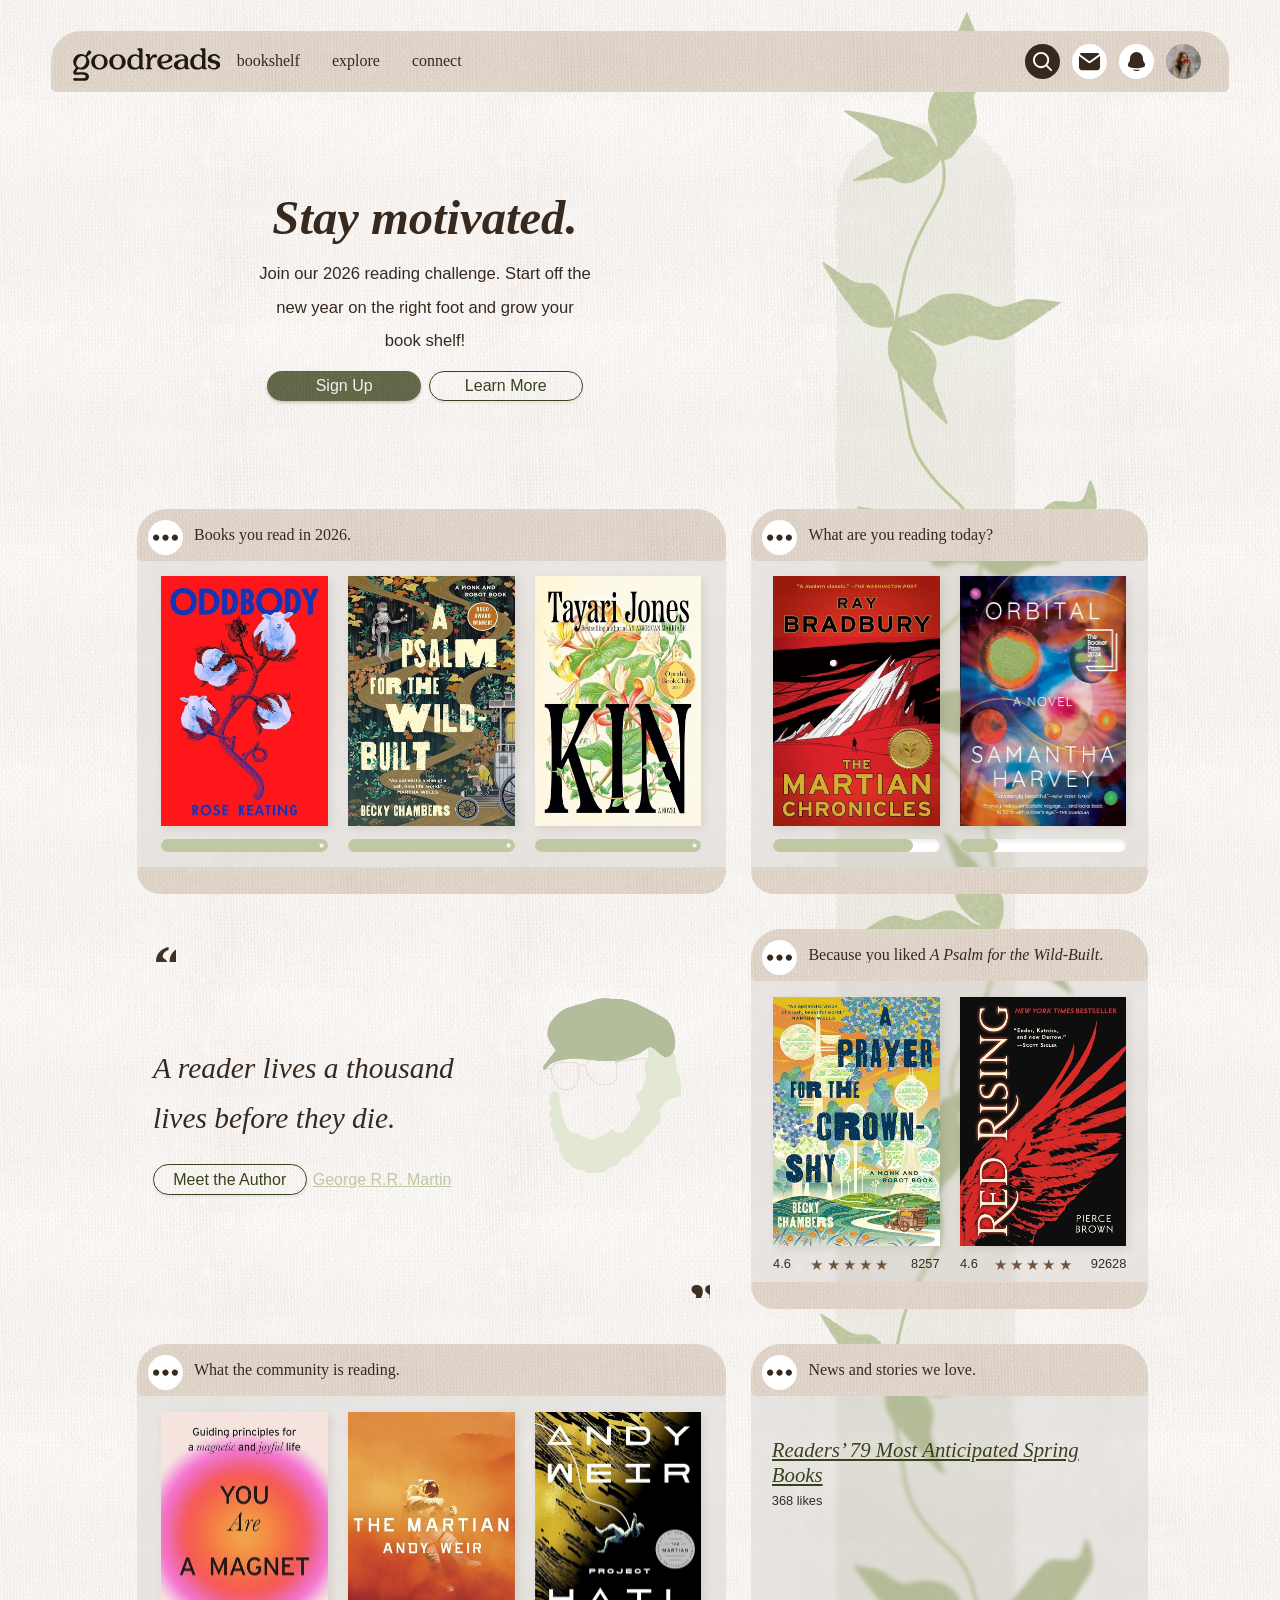
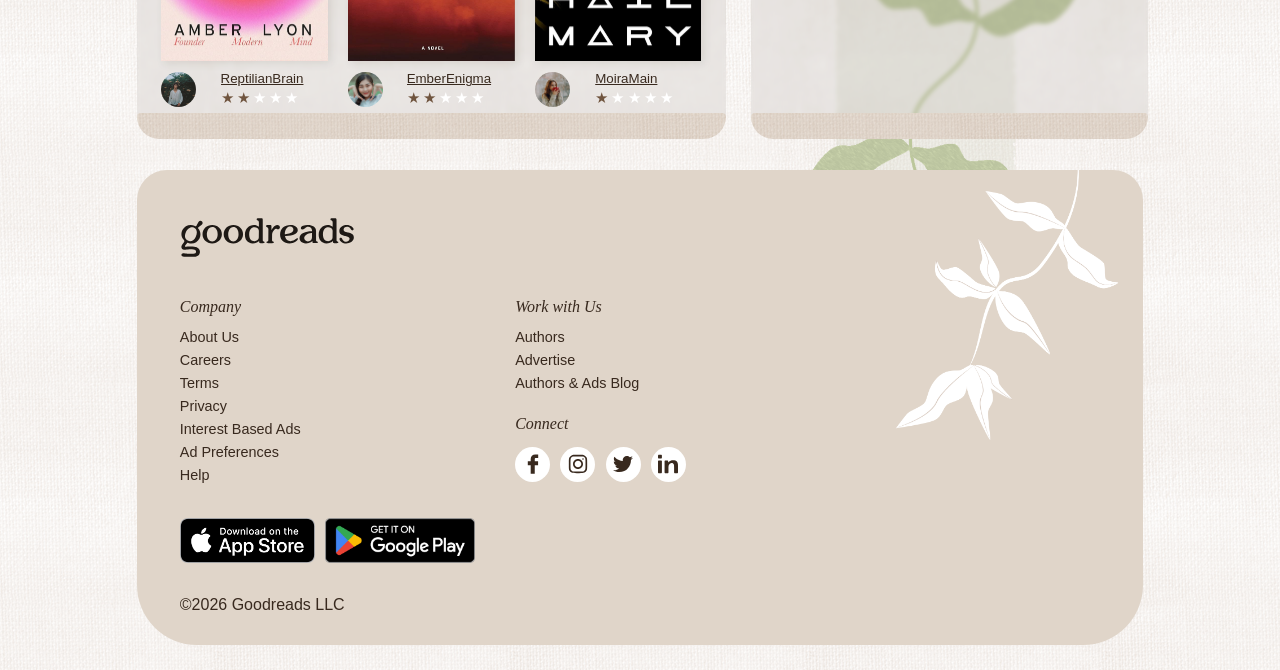
==== index.html @ 8080f0d2 "get rid of explicit shelves width" ====
<!DOCTYPE html>
<html lang="en">
  <head>
    <meta charset="UTF-8" />
    <meta name="viewport" content="width=device-width, initial-scale=1.0" />
    <title>Goodreads | Meet your next favorite book</title>
    <meta
      name="description"
      content="Find and read more books you'll love, and keep track of the books you want to read. Be part of the world's largest community of book lovers on Goodreads."
    />
    <!-- FIXME cannonical link -->
    <!-- style sheets -->
    <link rel="stylesheet" href="https://use.typekit.net/nfh7kog.css" />
    <link rel="stylesheet" href="styles.css" />
    <!-- social media tags -->
  </head>
  <body>
    <!-- FIXME skip links -->

    <img class="body-bg-img" src="images/vine-bg.png" alt="vine" />

    <header>
      <h1 class="hide">Goodreads</h1>
      <div class="arch nav">
        <div class="l">
          <a href="index.html" class="logo">
            <img
              src="images/logo.svg"
              alt="logo, link to homepage"
              class="sm-logo"
            />
          </a>
          <nav>
            <ul>
              <li><a href="#">Bookshelf</a></li>
              <li><a href="#">Explore</a></li>
              <li><a href="#">Connect</a></li>
            </ul>
          </nav>
        </div>
        <div class="r">
          <ul>
            <li>
              <button class="icon dk" aria-label="search">
                <svg viewBox="0 0 24 24">
                  <path
                    d="M15.7955 15.8111L21 21M18 10.5C18 14.6421 14.6421 18 10.5 18C6.35786 18 3 14.6421 3 10.5C3 6.35786 6.35786 3 10.5 3C14.6421 3 18 6.35786 18 10.5Z"
                    stroke="currentColor"
                    stroke-width="2"
                    stroke-linecap="round"
                    stroke-linejoin="round"
                  />
                </svg>
              </button>
            </li>
            <li>
              <button class="icon" aria-label="messages">
                <svg viewBox="0 0 24 24">
                  <path
                    d="M1.60175 4.20114C2.14997 3.47258 3.02158 3 4 3H20C20.9784 3 21.85 3.47258 22.3982 4.20113L12 11.7635L1.60175 4.20114Z"
                    fill="currentColor"
                  />
                  <path
                    d="M1 6.2365V18C1 19.6523 2.34772 21 4 21H20C21.6523 21 23 19.6523 23 18V6.23649L13.1763 13.381C12.475 13.891 11.525 13.891 10.8237 13.381L1 6.2365Z"
                    fill="currentColor"
                  />
                </svg>
              </button>
            </li>
            <li>
              <button class="icon" aria-label="notifications">
                <svg viewBox="0 0 24 24">
                  <path
                    d="M8.35179 20.2418C9.19288 21.311 10.5142 22 12 22C13.4858 22 14.8071 21.311 15.6482 20.2418C13.2264 20.57 10.7736 20.57 8.35179 20.2418Z"
                    fill="currentColor"
                  />
                  <path
                    d="M18.7491 9V9.7041C18.7491 10.5491 18.9903 11.3752 19.4422 12.0782L20.5496 13.8012C21.5612 15.3749 20.789 17.5139 19.0296 18.0116C14.4273 19.3134 9.57274 19.3134 4.97036 18.0116C3.21105 17.5139 2.43882 15.3749 3.45036 13.8012L4.5578 12.0782C5.00972 11.3752 5.25087 10.5491 5.25087 9.7041V9C5.25087 5.13401 8.27256 2 12 2C15.7274 2 18.7491 5.13401 18.7491 9Z"
                    fill="currentColor"
                  />
                </svg>
              </button>
            </li>
            <li>
              <button aria-label="my profile" class="icon profile">
                <img src="images/user.jpg" alt="user" />
              </button>
            </li>
          </ul>
        </div>
      </div>
    </header>

    <main>
      <section id="hero">
        <p class="h">Stay motivated.</p>
        <p class="sb">
          Join our 2026 reading challenge. Start off the new year on the right
          foot and grow your book shelf!
        </p>
        <div class="btns">
          <button class="primary">Sign Up</button>
          <button class="secondary">Learn More</button>
        </div>
      </section>
      <div id="modules">
        <section class="shelf l" id="prev-read">
          <div class="arch">
            <a
              href="#"
              class="eye icon"
              aria-label="previously read books shelf"
              ><svg
                viewBox="0 0 16 16"
                fill="none"
                xmlns="http://www.w3.org/2000/svg"
              >
                <path
                  d="M4 8C4 9.10457 3.10457 10 2 10C0.895431 10 0 9.10457 0 8C0 6.89543 0.895431 6 2 6C3.10457 6 4 6.89543 4 8Z"
                  fill="currentColor"
                />
                <path
                  d="M10 8C10 9.10457 9.10457 10 8 10C6.89543 10 6 9.10457 6 8C6 6.89543 6.89543 6 8 6C9.10457 6 10 6.89543 10 8Z"
                  fill="currentColor"
                />
                <path
                  d="M14 10C15.1046 10 16 9.10457 16 8C16 6.89543 15.1046 6 14 6C12.8954 6 12 6.89543 12 8C12 9.10457 12.8954 10 14 10Z"
                  fill="currentColor"
                />
              </svg>
            </a>
            <h2>Books you read in <span class="year">2026</span>.</h2>
          </div>
          <div class="books"></div>
          <div class="border"></div>
        </section>
        <section class="shelf r" id="curr-read">
          <div class="arch">
            <a
              class="eye icon"
              href="#"
              aria-label="currently reading book shelf"
              ><svg
                viewBox="0 0 16 16"
                fill="none"
                xmlns="http://www.w3.org/2000/svg"
              >
                <path
                  d="M4 8C4 9.10457 3.10457 10 2 10C0.895431 10 0 9.10457 0 8C0 6.89543 0.895431 6 2 6C3.10457 6 4 6.89543 4 8Z"
                  fill="currentColor"
                />
                <path
                  d="M10 8C10 9.10457 9.10457 10 8 10C6.89543 10 6 9.10457 6 8C6 6.89543 6.89543 6 8 6C9.10457 6 10 6.89543 10 8Z"
                  fill="currentColor"
                />
                <path
                  d="M14 10C15.1046 10 16 9.10457 16 8C16 6.89543 15.1046 6 14 6C12.8954 6 12 6.89543 12 8C12 9.10457 12.8954 10 14 10Z"
                  fill="currentColor"
                />
              </svg>
            </a>
            <h2>What are you reading<span class="overflow"> today</span>?</h2>
          </div>
          <div class="books"></div>
          <div class="border"></div>
        </section>
        <section id="qt">
          <img class="q" src="images/l-q.svg" alt="" />
          <blockquote>
            A reader lives a thousand<br />
            lives before they die.
          </blockquote>
          <div class="btns">
            <button class="secondary">Meet the Author</button>
            <button class="tertiary">George R.R. Martin</button>
          </div>
          <img class="author" src="images/george.png" alt="" />
          <img class="q" src="images/r-q.svg" alt="" />
        </section>
        <section class="shelf r" id="suggested">
          <div class="arch">
            <a class="eye icon" href="#" aria-label=""
              ><svg
                viewBox="0 0 16 16"
                fill="none"
                xmlns="http://www.w3.org/2000/svg"
              >
                <path
                  d="M4 8C4 9.10457 3.10457 10 2 10C0.895431 10 0 9.10457 0 8C0 6.89543 0.895431 6 2 6C3.10457 6 4 6.89543 4 8Z"
                  fill="currentColor"
                />
                <path
                  d="M10 8C10 9.10457 9.10457 10 8 10C6.89543 10 6 9.10457 6 8C6 6.89543 6.89543 6 8 6C9.10457 6 10 6.89543 10 8Z"
                  fill="currentColor"
                />
                <path
                  d="M14 10C15.1046 10 16 9.10457 16 8C16 6.89543 15.1046 6 14 6C12.8954 6 12 6.89543 12 8C12 9.10457 12.8954 10 14 10Z"
                  fill="currentColor"
                />
              </svg>
            </a>
            <h2>Because you liked <span class="similar-to"></span>.</h2>
          </div>
          <div class="books"></div>
          <div class="border"></div>
        </section>
        <section class="shelf l" id="community">
          <div class="arch">
            <a href="#" class="eye icon" aria-label="community reads">
              <svg
                viewBox="0 0 16 16"
                fill="none"
                xmlns="http://www.w3.org/2000/svg"
              >
                <path
                  d="M4 8C4 9.10457 3.10457 10 2 10C0.895431 10 0 9.10457 0 8C0 6.89543 0.895431 6 2 6C3.10457 6 4 6.89543 4 8Z"
                  fill="currentColor"
                />
                <path
                  d="M10 8C10 9.10457 9.10457 10 8 10C6.89543 10 6 9.10457 6 8C6 6.89543 6.89543 6 8 6C9.10457 6 10 6.89543 10 8Z"
                  fill="currentColor"
                />
                <path
                  d="M14 10C15.1046 10 16 9.10457 16 8C16 6.89543 15.1046 6 14 6C12.8954 6 12 6.89543 12 8C12 9.10457 12.8954 10 14 10Z"
                  fill="currentColor"
                />
              </svg>
            </a>
            <h2>What the community is reading.</h2>
          </div>
          <div class="books"></div>
          <div class="border"></div>
        </section>
        <section class="news shelf r">
          <div class="arch">
            <a href="#" class="eye icon" aria-label="news and stories">
              <svg
                viewBox="0 0 16 16"
                fill="none"
                xmlns="http://www.w3.org/2000/svg"
              >
                <path
                  d="M4 8C4 9.10457 3.10457 10 2 10C0.895431 10 0 9.10457 0 8C0 6.89543 0.895431 6 2 6C3.10457 6 4 6.89543 4 8Z"
                  fill="currentColor"
                />
                <path
                  d="M10 8C10 9.10457 9.10457 10 8 10C6.89543 10 6 9.10457 6 8C6 6.89543 6.89543 6 8 6C9.10457 6 10 6.89543 10 8Z"
                  fill="currentColor"
                />
                <path
                  d="M14 10C15.1046 10 16 9.10457 16 8C16 6.89543 15.1046 6 14 6C12.8954 6 12 6.89543 12 8C12 9.10457 12.8954 10 14 10Z"
                  fill="currentColor"
                />
              </svg>
            </a>
            <h2>News and stories<span class="overflow"> we love</span>.</h2>
          </div>
          <div class="overlay">
            <div class="banner">
              <img
                src="https://images.gr-assets.com/blogs/1771612745p8/3078.jpg"
                alt=""
              />
            </div>

            <a class="title" href="#"
              >Readers’ 79 Most Anticipated Spring Books</a
            >
            <p class="stats">368 likes</p>
            <p class="description">
              A curated list of 79 book recommendations perfect for spring
              reading, spanning a variety of genres and moods.
            </p>
          </div>
          <div class="border"></div>
        </section>
      </div>
    </main>
    <footer>
      <h2 class="hide">Secondary navigation</h2>
      <img src="images/logo.svg" alt="goodreads logo" class="lg-logo" />

      <div class="nav2 general">
        <h3>Company</h3>
        <ul>
          <li>
            <a href="#">About Us</a>
          </li>
          <li>
            <a href="#">Careers</a>
          </li>
          <li>
            <a href="#">Terms</a>
          </li>
          <li>
            <a href="#">Privacy</a>
          </li>
          <li>
            <a href="#">Interest Based Ads</a>
          </li>
          <li>
            <a href="#">Ad Preferences</a>
          </li>
          <li>
            <a href="#">Help</a>
          </li>
        </ul>
      </div>
      <div class="nav2 business">
        <h3>Work with Us</h3>
        <ul>
          <li>
            <a href="#">Authors</a>
          </li>
          <li>
            <a href="#">Advertise</a>
          </li>
          <li>
            <a href="#">Authors & Ads Blog</a>
          </li>
        </ul>
      </div>
      <div class="nav2 socials">
        <h3>Connect</h3>
        <ul>
          <li>
            <a href="#" aria-label="facebook" class="icon fb"
              ><svg viewBox="0 0 32 32" xmlns="http://www.w3.org/2000/svg">
                <path
                  fill="currentColor"
                  d="M21.95 5.005l-3.306-.004c-3.206 0-5.277 2.124-5.277 5.415v2.495H10.05v4.515h3.317l-.004 9.575h4.641l.004-9.575h3.806l-.003-4.514h-3.803v-2.117c0-1.018.241-1.533 1.566-1.533l2.366-.001.01-4.256z"
                /></svg
            ></a>
          </li>
          <li>
            <a href="#" aria-label="instagram" class="icon instagram">
              <svg
                viewBox="0 0 24 24"
                fill="none"
                xmlns="http://www.w3.org/2000/svg"
              >
                <path
                  fill-rule="evenodd"
                  clip-rule="evenodd"
                  d="M12 18C15.3137 18 18 15.3137 18 12C18 8.68629 15.3137 6 12 6C8.68629 6 6 8.68629 6 12C6 15.3137 8.68629 18 12 18ZM12 16C14.2091 16 16 14.2091 16 12C16 9.79086 14.2091 8 12 8C9.79086 8 8 9.79086 8 12C8 14.2091 9.79086 16 12 16Z"
                  fill="currentColor"
                />
                <path
                  d="M18 5C17.4477 5 17 5.44772 17 6C17 6.55228 17.4477 7 18 7C18.5523 7 19 6.55228 19 6C19 5.44772 18.5523 5 18 5Z"
                  fill="currentColor"
                />
                <path
                  fill-rule="evenodd"
                  clip-rule="evenodd"
                  d="M1.65396 4.27606C1 5.55953 1 7.23969 1 10.6V13.4C1 16.7603 1 18.4405 1.65396 19.7239C2.2292 20.8529 3.14708 21.7708 4.27606 22.346C5.55953 23 7.23969 23 10.6 23H13.4C16.7603 23 18.4405 23 19.7239 22.346C20.8529 21.7708 21.7708 20.8529 22.346 19.7239C23 18.4405 23 16.7603 23 13.4V10.6C23 7.23969 23 5.55953 22.346 4.27606C21.7708 3.14708 20.8529 2.2292 19.7239 1.65396C18.4405 1 16.7603 1 13.4 1H10.6C7.23969 1 5.55953 1 4.27606 1.65396C3.14708 2.2292 2.2292 3.14708 1.65396 4.27606ZM13.4 3H10.6C8.88684 3 7.72225 3.00156 6.82208 3.0751C5.94524 3.14674 5.49684 3.27659 5.18404 3.43597C4.43139 3.81947 3.81947 4.43139 3.43597 5.18404C3.27659 5.49684 3.14674 5.94524 3.0751 6.82208C3.00156 7.72225 3 8.88684 3 10.6V13.4C3 15.1132 3.00156 16.2777 3.0751 17.1779C3.14674 18.0548 3.27659 18.5032 3.43597 18.816C3.81947 19.5686 4.43139 20.1805 5.18404 20.564C5.49684 20.7234 5.94524 20.8533 6.82208 20.9249C7.72225 20.9984 8.88684 21 10.6 21H13.4C15.1132 21 16.2777 20.9984 17.1779 20.9249C18.0548 20.8533 18.5032 20.7234 18.816 20.564C19.5686 20.1805 20.1805 19.5686 20.564 18.816C20.7234 18.5032 20.8533 18.0548 20.9249 17.1779C20.9984 16.2777 21 15.1132 21 13.4V10.6C21 8.88684 20.9984 7.72225 20.9249 6.82208C20.8533 5.94524 20.7234 5.49684 20.564 5.18404C20.1805 4.43139 19.5686 3.81947 18.816 3.43597C18.5032 3.27659 18.0548 3.14674 17.1779 3.0751C16.2777 3.00156 15.1132 3 13.4 3Z"
                  fill="currentColor"
                />
              </svg>
            </a>
          </li>
          <li>
            <a href="#" aria-label="x" class="icon x">
              <svg
                version="1.1"
                xmlns="http://www.w3.org/2000/svg"
                xmlns:xlink="http://www.w3.org/1999/xlink"
                viewBox="0 0 512 512"
                xml:space="preserve"
              >
                <g id="7935ec95c421cee6d86eb22ecd12f847">
                  <path
                    fill="currentColor"
                    style="display: inline"
                    d="M459.186,151.787c0.203,4.501,0.305,9.023,0.305,13.565
            c0,138.542-105.461,298.285-298.274,298.285c-59.209,0-114.322-17.357-160.716-47.104c8.212,0.973,16.546,1.47,25.012,1.47
            c49.121,0,94.318-16.759,130.209-44.884c-45.887-0.841-84.596-31.154-97.938-72.804c6.408,1.227,12.968,1.886,19.73,1.886
            c9.55,0,18.816-1.287,27.617-3.68c-47.955-9.633-84.1-52.001-84.1-102.795c0-0.446,0-0.882,0.011-1.318
            c14.133,7.847,30.294,12.562,47.488,13.109c-28.134-18.796-46.637-50.885-46.637-87.262c0-19.212,5.16-37.218,14.193-52.7
            c51.707,63.426,128.941,105.156,216.072,109.536c-1.784-7.675-2.718-15.674-2.718-23.896c0-57.891,46.941-104.832,104.832-104.832
            c30.173,0,57.404,12.734,76.525,33.102c23.887-4.694,46.313-13.423,66.569-25.438c-7.827,24.485-24.434,45.025-46.089,58.002
            c21.209-2.535,41.426-8.171,60.222-16.505C497.448,118.542,479.666,137.004,459.186,151.787z"
                  ></path>
                </g>
              </svg>
            </a>
          </li>
          <li>
            <a href="#" aria-label="linkedin" class="icon linkedin">
              <svg
                xmlns="http://www.w3.org/2000/svg"
                xmlns:xlink="http://www.w3.org/1999/xlink"
                viewBox="0 0 552.77 552.77"
                xml:space="preserve"
              >
                <g>
                  <g>
                    <path
                      fill="currentColor"
                      d="M17.95,528.854h71.861c9.914,0,17.95-8.037,17.95-17.951V196.8c0-9.915-8.036-17.95-17.95-17.95H17.95
       C8.035,178.85,0,186.885,0,196.8v314.103C0,520.816,8.035,528.854,17.95,528.854z"
                    />
                    <path
                      fill="currentColor"
                      d="M17.95,123.629h71.861c9.914,0,17.95-8.036,17.95-17.95V41.866c0-9.914-8.036-17.95-17.95-17.95H17.95
       C8.035,23.916,0,31.952,0,41.866v63.813C0,115.593,8.035,123.629,17.95,123.629z"
                    />
                    <path
                      fill="currentColor"
                      d="M525.732,215.282c-10.098-13.292-24.988-24.223-44.676-32.791c-19.688-8.562-41.42-12.846-65.197-12.846
       c-48.268,0-89.168,18.421-122.699,55.27c-6.672,7.332-11.523,5.729-11.523-4.186V196.8c0-9.915-8.037-17.95-17.951-17.95h-64.192
       c-9.915,0-17.95,8.035-17.95,17.95v314.103c0,9.914,8.036,17.951,17.95,17.951h71.861c9.915,0,17.95-8.037,17.95-17.951V401.666
       c0-45.508,2.748-76.701,8.244-93.574c5.494-16.873,15.66-30.422,30.488-40.649c14.83-10.227,31.574-15.343,50.24-15.343
       c14.572,0,27.037,3.58,37.393,10.741c10.355,7.16,17.834,17.19,22.436,30.104c4.604,12.912,6.904,41.354,6.904,85.33v132.627
       c0,9.914,8.035,17.951,17.949,17.951h71.861c9.914,0,17.949-8.037,17.949-17.951V333.02c0-31.445-1.982-55.607-5.941-72.48
       S535.836,228.581,525.732,215.282z"
                    />
                  </g>
                </g>
              </svg>
            </a>
          </li>
        </ul>
      </div>

      <section id="app-links">
        <a href="#">
          <img
            class="apple"
            src="images/appstore.png"
            alt="download on app store"
          />
        </a>
        <a href="#" aria-label="download on google play">
          <img
            class="google"
            src="images/googleplay.png"
            alt="download on google play"
          />
        </a>
      </section>
      <small>©2026 Goodreads LLC</small>
    </footer>
    <script src="javascript/home.js" async></script>
    <!-- <script src="javascript/test.js" defer></script> -->
  </body>
</html>
---- styles.css ----
/* - - - resets ---------- RESETS ------------ - - - - - - */
/* http://meyerweb.com/eric/tools/css/reset/ 
   v2.0 | 20110126
   License: none (public domain)
*/

html,
body,
div,
span,
applet,
object,
iframe,
h1,
h2,
h3,
h4,
h5,
h6,
p,
blockquote,
pre,
a,
abbr,
acronym,
address,
big,
cite,
code,
del,
dfn,
em,
img,
ins,
kbd,
q,
s,
samp,
small,
strike,
strong,
sub,
sup,
tt,
var,
b,
u,
i,
center,
dl,
dt,
dd,
ol,
ul,
li,
fieldset,
form,
label,
legend,
table,
caption,
tbody,
tfoot,
thead,
tr,
th,
td,
article,
aside,
canvas,
details,
embed,
figure,
figcaption,
footer,
header,
hgroup,
menu,
nav,
output,
ruby,
section,
summary,
time,
mark,
audio,
video {
  margin: 0;
  padding: 0;
  border: 0;
  font-size: 100%;
  font: inherit;
  vertical-align: baseline;
}
/* HTML5 display-role reset for older browsers */
article,
aside,
details,
figcaption,
figure,
footer,
header,
hgroup,
menu,
nav,
section {
  display: block;
}
body {
  line-height: 1;
}
ol,
ul {
  list-style: none;
}

table {
  border-collapse: collapse;
  border-spacing: 0;
}

a {
  text-decoration: none;
  color: inherit;
}

button {
  border: none;
}

/* - - - - - - ---------- RESETS END ------------ - - - - -
- - - root ----------- ROOT ------------- - - - - - - - */

:root {
  --lt-color: #ffffff;
  --lt-neutral: #f7f3ee;
  --md-neutral: #e0d5c9;
  --dk-neutral: #38291e;
  --shadow: #38291e18;
  --opaque-bg-lt: #aa998d0a;
  --opaque-bg: #38291e13;
  --opaque-bg-dk: #2d1f1435;
  --lt-green: #bfc8a3;
  --md-green: #6f543e;
  --dk-green: #37421c;
  --dk-green2: #1b2601;
  --transparent: #ffffff00;

  --progress-bar-height: 13px;
  --module-spacing: 0.8vw;
  --arch-top-r: 30px;
  --arch-bot-r: 5px;
}

/* - - - - - - ----------- ROOT END ------------- - - - - -  
- - - fonts ----------- FONTS ------------ - - - - - - - */
body,
button {
  font-family: neue-haas-grotesk-display, sans-serif;
  color: var(--dk-neutral);
}

nav,
h2,
h3,
blockquote,
p.h,
.news a {
  font-family: lora, serif;
}

nav,
h2,
h3,
p.h,
footer h3 {
  font-size: clamp(1rem, 1.2vw, 1.3rem);
}

nav a {
  text-transform: lowercase;
  position: relative;
}

nav a::after {
  content: "";
  position: absolute;
  left: 50%;
  bottom: 0.5rem;
  width: 0;
  height: 1.5px;
  background: currentColor;
  transform: translateX(-50%);
  transition: width 0.3s ease;
}

nav a:hover::after {
  width: 80%;
}

p.h {
  font-size: clamp(3rem, 3.8vw, 5rem);
  font-weight: 800;
  font-style: italic;
  margin-bottom: 0.3em;
}

p.sb {
  font-size: clamp(1rem, 1.3vw, 2rem);
  margin-bottom: 0.8em;
  width: 20em;
}

/* - - - - - - ----------- FONT END ------------- - - - - -  
- - -  ----------- MAIN ------------ - - - - - - - */
body > *:not(header):not(footer) {
  margin: 0 12.7vw;
}

header {
  margin: 2vw 1.5vw;
}

body {
  background-color: var(--lt-color);
}

/* - - - - - - ----------- MAIN END ------------- - - - - -  
- - -  ----------- ICONS ------------ - - - - - - - */

.icon {
  background-color: var(--lt-color);
  width: 35px;
  height: 35px;
  border-radius: 50%;
  display: flex;
  align-items: center;
  justify-content: center;
  cursor: pointer;
  flex-shrink: 0;
}

.icon,
.icon.dk,
.icon svg,
.icon.dk svg {
  transition: all 0.2s ease;
}

.icon:hover {
  background-color: var(--dk-neutral);
}

.icon.dk:hover {
  background-color: var(--lt-color);
}

.icon:hover svg {
  color: var(--lt-color);
}

.icon.dk:hover svg {
  color: var(--dk-neutral);
}

.icon.dk {
  background-color: var(--dk-neutral);
}

.icon svg {
  width: 25px;
  color: var(--dk-neutral);
  fill: none;
}

.icon.dk svg {
  color: var(--lt-color);
}

button.profile,
a.profile {
  overflow: hidden;
  padding: 0;
}

button.profile img,
a.profile img {
  width: 100%;
  height: 100%;
  object-fit: cover;
}

/* - - - - - - ----------- ICONS END ------------- - - - - -  
- - -  ----------- GRAPHIC ELEMENTS ------------ - - - - - - - */

body {
  background-image: url("images/canvastexture.png");
  background-blend-mode: multiply;
}

img.body-bg-img {
  height: 180vw;
  top: 0;
  left: 48vw;
  position: absolute;
  transform: translateY(0);
  will-change: transform;
  z-index: -10;
  contain: layout;
}

.arch,
.border {
  background: url(images/canvastexture.png), var(--md-neutral);
  display: flex;
  align-items: center;
  padding: 0.1vw;
  gap: 0.4em;
  z-index: 10;
}

.arch {
  border-radius: var(--arch-top-r) var(--arch-top-r) var(--arch-bot-r)
    var(--arch-bot-r);
  position: relative;
  top: 5px;
}

.border {
  border-radius: var(--arch-bot-r) var(--arch-bot-r) var(--arch-top-r)
    var(--arch-top-r);
  height: 1.5em;
  position: relative;
  top: -5px;
}

.progressbar {
  display: grid;
  margin: var(--module-spacing) 0;
  width: 100%;
  height: var(--progress-bar-height);

  cursor: pointer;
}

.progressbar-bg,
.progress,
.star {
  border-radius: var(--arch-top-r);
  height: 100%;
  grid-area: 1/1;
}

.progressbar-bg {
  background-color: var(--lt-color);
  z-index: 1;
  width: 100%;
  box-shadow: inset 0 2px 4px rgba(0, 0, 0, 0.092);
}

.progress {
  background-color: var(--lt-green);
  width: 0;
  transition: width 1s ease;
  z-index: 2;

  transition: background-color 0.2s ease;
}

.progressbar:hover .progress {
  background-color: var(--dk-green);
}

.star {
  z-index: 3;
  font-size: calc(var(--progress-bar-height) * 0.6);
  color: var(--lt-color);
  text-align: right;
  opacity: 0;
  margin: calc(var(--progress-bar-height) * 0.233333)
    calc(var(--progress-bar-height) * 0.233333) 0 0;
  transition: opacity 1s ease;
}

.star-rating {
  display: grid;
}

.rating-bg,
.rating {
  font-size: 1.2vw;
  letter-spacing: 0.25vw;
  grid-area: 1/1;
}

.rating-bg {
  color: var(--lt-color);
  z-index: 1;
}

.rating {
  color: var(--md-green);
  z-index: 2;
}

/* - - - - - - ----------- graphic elements end ------------- - - - - -  */

/* - - -  ----------- btns ------------ - - - - - - - */

button.primary,
button.secondary,
button.tertiary {
  border-radius: var(--arch-top-r);
  font-size: clamp(1rem, 1.1vw, 1.1vw);
  width: clamp(140px, 12vw, 18vw);
  height: clamp(30px, 2.4vw, 2.4vw);
  cursor: pointer;
  transition: all 0.2s ease;
}

button.primary {
  background: url(images/canvastexture.png), var(--dk-green);
  box-shadow: 0 2px 3px var(--opaque-bg-dk);
  color: var(--lt-neutral);
  overflow: hidden;
}

button.primary:hover {
  background: url(images/canvastexture.png), var(--dk-green2);
  box-shadow: inset 0 0 0 5px 3px var(--opaque-bg);
  color: var(--lt-color);
}

button.secondary {
  border: 1.5px solid var(--dk-green);
  box-shadow: 0 2px 3px var(--opaque-bg);
  color: var(--dk-green);
  background-color: transparent;
}

button.secondary:hover {
  border: 1.5px solid var(--transparent);
  box-shadow: inset 0 0 5px 3px var(--opaque-bg-lt);
  color: var(--dk-green2);
  background: url(images/canvastexture.png), var(--lt-green);
}

button.tertiary:hover {
  color: var(--dk-green);
}

button.tertiary {
  color: var(--lt-green);
  background-color: transparent;
  text-decoration: underline;
}

.btns {
  display: flex;
  gap: 0.5em;
  width: fit-content;
  margin: 0 auto;
}

a.eye {
  margin: 0.3em;
  margin-left: 0.6em;
  margin-top: 0.6em;
}

/* - - - - - - ----------- btns end ------------- - - - - -  
- - -  ----------- layout ------------ - - - - - - - */

p:not(p.h) {
  line-height: 2em;
}

#modules {
  display: grid;
  grid-template-columns: 3fr 2fr;
  grid-column-gap: 2vw;
  grid-row-gap: 2vw;
}

/*- - -  ----------- nav ------------ - - - - - - - */

.arch.nav {
  display: flex;
  align-items: center;
  justify-content: space-between;
  padding: 0.2vw 1em;
  /* padding: clamp(0.2em, 1vw, 0.5em) 1em; */
}

nav ul,
.r ul,
div.l {
  display: flex;
  align-items: center;
}

nav a {
  padding: 0.5em;
}

nav li {
  margin-right: 1em;
}

.r li {
  margin-right: 0.75em;
}

.sm-logo {
  width: clamp(150px, 85%, 100%);
  padding: 0.3em;
  padding-top: 0.67em;
  margin-right: 1em;
}

.hide {
  display: none;
}

/* - - - - - - ----------- nav end ------------- - - - - -  */
/* - - -  ----------- hero ------------ - - - - - - - */
#hero {
  text-align: center;
  width: 45vw;
  margin: 8.4vw 0 8vw 0;
  display: flex;
  flex-direction: column;
  align-items: center;
}

/* - - - - - - ----------- hero end ------------- - - - - - */
/* - - - shelves - - - - */
.shelf.r {
  box-sizing: border-box;
}
.shelf.l {
  width: 46vw;
}
.shelf.r {
  width: 31vw;
  /* justify-self: end; */
}
.shelf h2 {
  padding-right: 1em;
}
/* - - - - - - --------- quote ----------- - - - - -  */

#qt {
  margin: 1em;
  display: grid;
  grid-template-columns: 2.5fr 1fr;
  /* grid-template-rows: repeat(4, 1fr); */
}
blockquote {
  font-style: italic;
  font-weight: 500;
  font-size: clamp(1rem, 2.3vw, 4rem);
  /* margin: 0em 1.8vw;
  margin-top: 0.5em; */
  line-height: 1.7;
  grid-row: 2/3;
  align-self: end;
  grid-column: 1/2;
}

img.q {
  min-width: 1.5vw;
  max-width: 1.8vw;
  display: block;
}

img.author {
  width: 12vw;
  grid-row: 2/4;
  grid-column: 2/3;
  transform: translateX(-1vw);
}

img.q:last-of-type {
  margin-left: auto;
  grid-row: 4/5;
  grid-column: 2/3;
  align-self: end;
}

#qt .btns {
  margin: 0;
  margin-top: 1.3em;
  gap: 0em;
  grid-row: 3/4;
  grid-column: 1/2;
}

#qt button.tertiary {
  margin-left: -0.1vw;
}

/* - - -  ----------- quote end  ------------ - - - - - - - */
/* - - - - - - --------- books ----------- - - - - -  */
div.book {
  display: inline-block;
  /* width: 12vw; */

  width: clamp(90px, 13vw, 15vw);
  aspect-ratio: 2 / 3;
  padding: var(--module-spacing);

  cursor: pointer;
}

div.books,
div.overlay {
  background-color: var(--opaque-bg);
  backdrop-filter: blur(2px);
  -webkit-backdrop-filter: blur(2px);
}

div.books {
  text-align: center;
  padding-top: var(--module-spacing);
}

img.book-img {
  width: clamp(90px, 13vw, 15vw);
  aspect-ratio: 2 / 3;
  box-shadow: 0.2em 0.2em 0.5em 0px var(--shadow);
}
/* - - -  ----------- quote end  ------------ - - - - - - - */
/* - - -  ----------- news  ------------ - - - - - - - */
section.news {
  display: flex;
  flex-direction: column;
}

section.news .banner {
  text-align: center;
  margin: calc(var(--module-spacing) * 2);
  margin-bottom: var(--module-spacing);
}
section.news .banner img {
  /* width: clamp(210px, 25vw, 31vw); */
  width: 100%;
}

.news .overlay {
  flex: 1;
}

.news .title {
  font-size: 1.3rem;
  display: block;
  margin: 0 calc(var(--module-spacing) * 2);
  line-height: 1.2;
  font-style: italic;
  text-decoration: underline;
  color: var(--dk-green);

  display: -webkit-box;
  line-clamp: 2;
  -webkit-line-clamp: 2;
  -webkit-box-orient: vertical;
  overflow: hidden;
}

.news .stats {
  color: var(--dk-neutral);
  margin: 0 calc(var(--module-spacing) * 2);
  font-size: 0.8rem;
}

.news .description {
  display: none;
  line-height: 1.7rem;
  margin: var(--module-spacing) calc(var(--module-spacing) * 2);
  margin-top: 0;
}

/* - - -  ----------- news  end------------ - - - - - - - */
/* - - -  ----------- suggested------------ - - - - - - - */
#suggested .rating-info {
  display: flex;
  text-align: left;
  justify-content: space-between;
  flex-direction: row;
  align-items: center;
  grid-template-columns: auto;
  margin: calc(var(--module-spacing) * 0.7) 0 calc(var(--module-spacing) * 0.5)
    0;
  font-size: 1vw;
  color: var(--dk-neutral);
}

.similar-to {
  font-style: italic;
  cursor: pointer;
  transition: color 0.2s;
}

.similar-to:hover {
  color: var(--dk-green);
}

#suggested .arch {
  max-width: 100%;
  min-width: 0;
}

#suggested h2 {
  white-space: nowrap;
  overflow: hidden;
  text-overflow: ellipsis;
}

#suggested .arch::after {
  content: attr(data-full);
  position: absolute;
  text-align: right;
  bottom: 80%;
  left: 50%;
  background: var(--lt-color);
  border-radius: 5px;
  box-shadow: 2px 2px 2px var(--opaque-bg);
  padding: 4px 8px;
  white-space: normal;
  z-index: 10;
  opacity: 0;
  transition: 0.2s ease;
}

#suggested .similar-to:hover ~ .arch::after,
#suggested .arch:hover::after {
  opacity: 1;
}

/* - - -  ----------- suggested end ------------ - - - - - - - */
/* - - -  ----------- community read  ------------ - - - - - - - */
#community .user-info {
  display: grid;
  margin-top: 0.5em;
  /* grid-template-columns: 1fr auto; */
  grid-template-rows: 1fr 1fr;
}

#community a.profile {
  grid-column: 1/2;
  grid-row: 1/3;
}

#community .username {
  text-decoration: underline;
  text-align: left;
  grid-column: 2/3;
  grid-row: 1/2;

  font-size: smaller;
  display: inline-block;
  max-width: 18ch;
  white-space: nowrap;
  overflow: hidden;
  text-overflow: ellipsis;
}

#community .star-rating {
  text-align: left;
  grid-column: 2/3;
  grid-row: 2/3;
}

/* - - -  ----------- footer------------ - - - - - - - */
#suggested .rating-info {
  display: flex;
  text-align: left;
  justify-content: space-between;
  flex-direction: row;
  align-items: center;
  grid-template-columns: auto;
  margin: calc(var(--module-spacing) * 0.7) 0 calc(var(--module-spacing) * 0.5)
    0;
  font-size: 1vw;
  color: var(--dk-neutral);
}
/* - - -  ----------- footer end ------------ - - - - - - - */
footer {
  background-color: var(--md-neutral);
  display: grid;
  grid-template-columns: repeat(3, 1fr);
  border-radius: var(--arch-top-r) var(--arch-top-r) calc(var(--arch-top-r) * 2)
    calc(var(--arch-top-r) * 2);
  padding-bottom: 2em;
  margin: 2vw 12.7vw;

  background-image: url("images/w-vine.png");
  background-repeat: no-repeat;
  background-position: right 1.5em top -2em;
  background-size: 14em;
}

footer > * {
  margin: calc(var(--module-spacing) * 2 + 1.4em);
  margin-bottom: 0;
}
footer h3 {
  font-style: italic;
  margin-bottom: var(--module-spacing);
}

.nav2 li {
  padding: 0.3em 0;
  font-size: 0.9rem;
}

.lg-logo,
footer small,
#app-links {
  grid-column: 1/3;
}

.lg-logo {
  grid-row: 1/2;
  width: 11em;
}

.general {
  grid-column: 1/2;
  grid-row: 2/4;
}

.business,
.socials {
  grid-column: 2/3;
}

.business {
  grid-row: 2/3;
}

.socials {
  grid-row: 3/4;
  margin-top: calc(var(--module-spacing) * 2);
}
.socials ul {
  display: flex;
  flex-direction: row;
}

.socials li {
  margin-right: var(--module-spacing);
}

.fb svg {
  width: 28px;
}

.instagram svg,
.linkedin svg,
.x svg {
  width: 20px;
}

#app-links {
  display: flex;
  align-items: center;
  grid-row: 4/5;
  margin-top: calc(var(--module-spacing) * 3);
}

img.apple {
  width: 135px;
  margin-right: var(--module-spacing);
}

img.google {
  width: 150px;
}

small {
  grid-row: 5/6;
  margin-top: calc(var(--module-spacing) * 3);
}

/**tablet media queries**/
@media (max-width: 970px) {
  .news .title {
    font-size: 1rem;
  }
  .overflow {
    display: none;
  }

  /* width: clamp(47vw, 49vw, 50vw); */
  /* .shelf.l,
  #hero {
    width: 47vw;
  } */

  .shelf.l,
  #hero {
    width: 49vw;
  }

  .shelf.r {
    width: calc((49vw * 2 / 3) + var(--module-spacing) * 2);
  }

  body > *:not(header):not(footer) {
    margin: 0 7vw;
  }

  /* header {
    margin: 2vw 4vw;
  } */

  footer {
    margin: 2vw 7vw;
  }

  /* grid-column-gap: clamp(0.1vw, 0.4vw, 1vw); */
  /* grid-column-gap: 0.9vw; */
  /* #modules {
    grid-column-gap: 0.5vw;
  } */
}

/* - - -  ----------- medium desktop media queries------------ - - - - - - - */
@media (max-width: 1343px) and (min-width: 970px) {
  body > *:not(header):not(footer) {
    margin: 0 10.7vw;
  }

  header {
    margin: 2vw 4vw;
  }

  footer {
    margin: 2vw 10.7vw;
  }
}

/* - - -  ----------- medium desktop end ------------ - - - - - - - */
/* - - -  ----------- large desktop media queries------------ - - - - - - - */
@media (min-width: 1567px) {
  .news .description {
    display: block;
  }
}

/* - - -  ----------- lrg desktop end ------------ - - - - - - - */
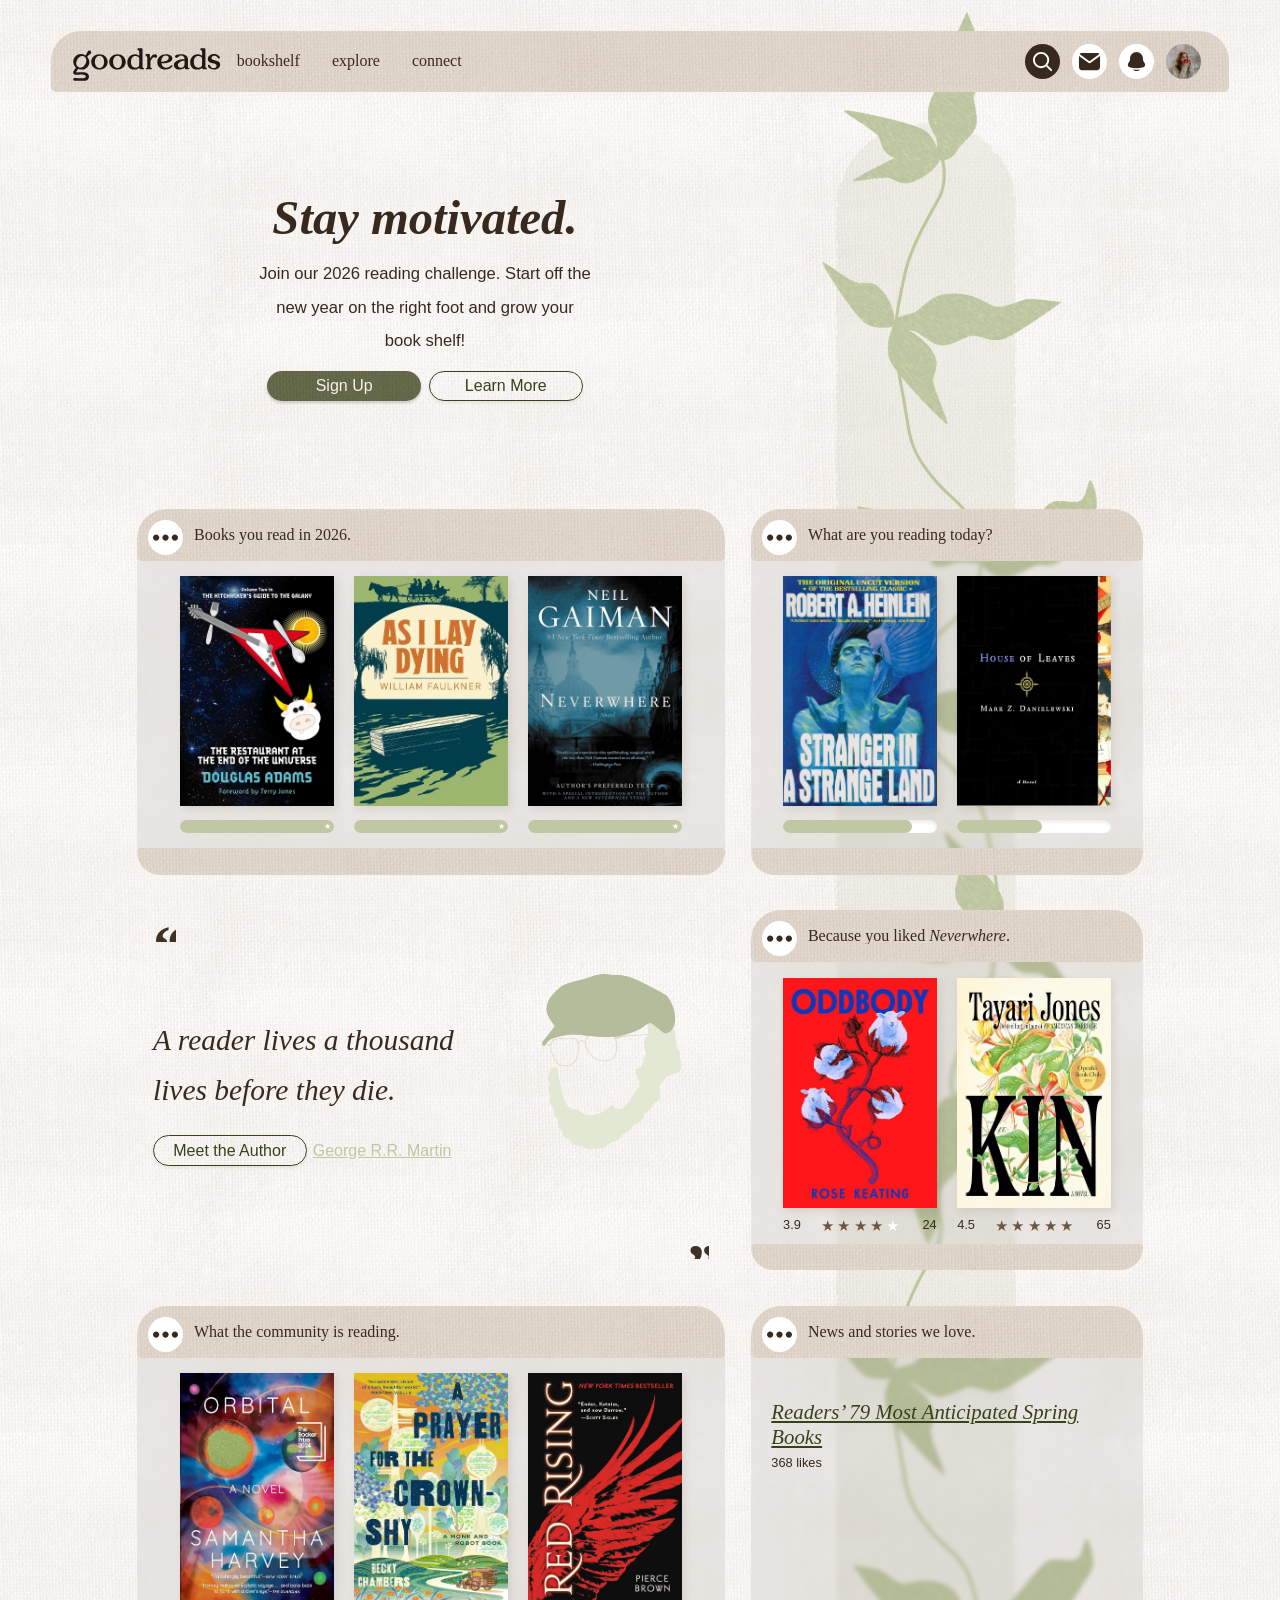
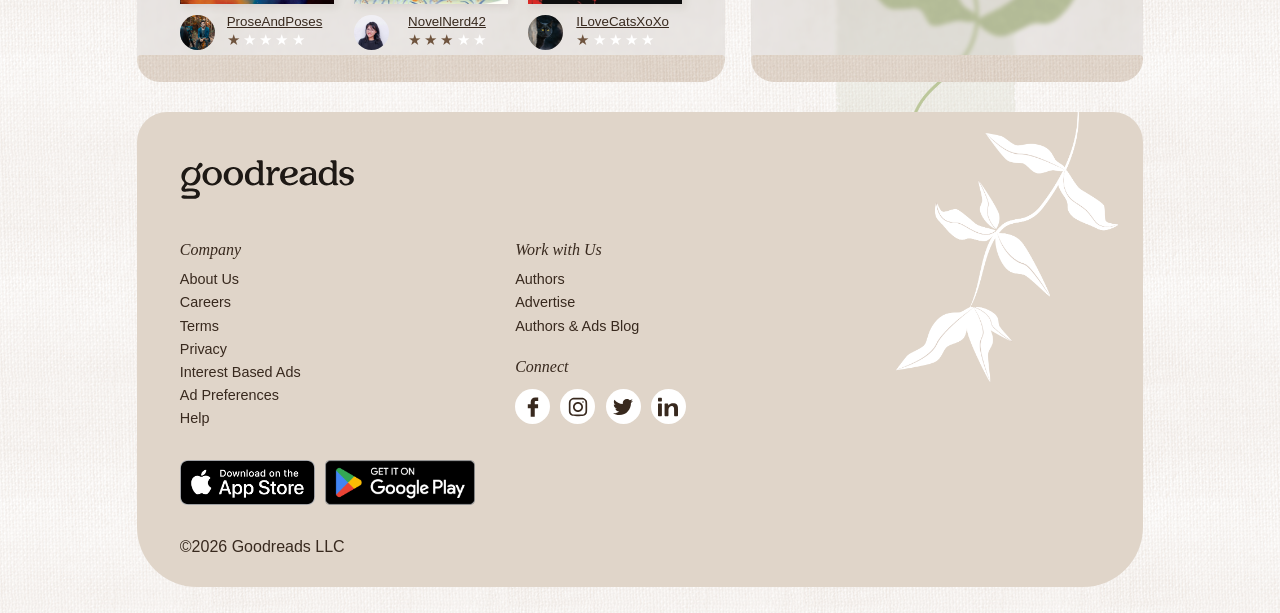
==== commit 99763500: "moving on to general mobile tablet queries" ====
--- a/index.html
+++ b/index.html
@@ -23,6 +23,32 @@
       <h1 class="hide">Goodreads</h1>
       <div class="arch nav">
         <div class="l">
+          <button class="icon">
+            <svg
+              viewBox="0 0 24 24"
+              fill="none"
+              xmlns="http://www.w3.org/2000/svg"
+            >
+              <path
+                fill-rule="evenodd"
+                clip-rule="evenodd"
+                d="M20.75 7C20.75 7.41421 20.4142 7.75 20 7.75L4 7.75C3.58579 7.75 3.25 7.41421 3.25 7C3.25 6.58579 3.58579 6.25 4 6.25L20 6.25C20.4142 6.25 20.75 6.58579 20.75 7Z"
+                fill="currentColor"
+              />
+              <path
+                fill-rule="evenodd"
+                clip-rule="evenodd"
+                d="M20.75 12C20.75 12.4142 20.4142 12.75 20 12.75L4 12.75C3.58579 12.75 3.25 12.4142 3.25 12C3.25 11.5858 3.58579 11.25 4 11.25L20 11.25C20.4142 11.25 20.75 11.5858 20.75 12Z"
+                fill="currentColor"
+              />
+              <path
+                fill-rule="evenodd"
+                clip-rule="evenodd"
+                d="M20.75 17C20.75 17.4142 20.4142 17.75 20 17.75L4 17.75C3.58579 17.75 3.25 17.4142 3.25 17C3.25 16.5858 3.58579 16.25 4 16.25L20 16.25C20.4142 16.25 20.75 16.5858 20.75 17Z"
+                fill="currentColor"
+              />
+            </svg>
+          </button>
           <a href="index.html" class="logo">
             <img
               src="images/logo.svg"
@@ -104,7 +130,7 @@
         </div>
       </section>
       <div id="modules">
-        <section class="shelf l" id="prev-read">
+        <section class="shelf" id="prev-read">
           <div class="arch">
             <a
               href="#"
@@ -134,7 +160,7 @@
           <div class="books"></div>
           <div class="border"></div>
         </section>
-        <section class="shelf r" id="curr-read">
+        <section class="shelf" id="curr-read">
           <div class="arch">
             <a
               class="eye icon"
@@ -177,7 +203,7 @@
           <img class="author" src="images/george.png" alt="" />
           <img class="q" src="images/r-q.svg" alt="" />
         </section>
-        <section class="shelf r" id="suggested">
+        <section class="shelf" id="suggested">
           <div class="arch">
             <a class="eye icon" href="#" aria-label=""
               ><svg
@@ -204,7 +230,7 @@
           <div class="books"></div>
           <div class="border"></div>
         </section>
-        <section class="shelf l" id="community">
+        <section class="shelf" id="community">
           <div class="arch">
             <a href="#" class="eye icon" aria-label="community reads">
               <svg
@@ -231,7 +257,7 @@
           <div class="books"></div>
           <div class="border"></div>
         </section>
-        <section class="news shelf r">
+        <section class="news shelf">
           <div class="arch">
             <a href="#" class="eye icon" aria-label="news and stories">
               <svg
@@ -278,6 +304,7 @@
     </main>
     <footer>
       <h2 class="hide">Secondary navigation</h2>
+
       <img src="images/logo.svg" alt="goodreads logo" class="lg-logo" />
 
       <div class="nav2 general">
--- a/styles.css
+++ b/styles.css
@@ -482,6 +482,17 @@
   grid-row-gap: 2vw;
 }
 
+/*for ellipses*/
+.shelf {
+  box-sizing: border-box;
+  width: auto;
+  min-width: 0;
+}
+.shelf .arch,
+.shelf h2 {
+  min-width: 0;
+}
+
 /*- - -  ----------- nav ------------ - - - - - - - */
 
 .arch.nav {
@@ -518,7 +529,8 @@
   margin-right: 1em;
 }
 
-.hide {
+.hide,
+.nav .l button {
   display: none;
 }
 
@@ -534,20 +546,6 @@
 }
 
 /* - - - - - - ----------- hero end ------------- - - - - - */
-/* - - - shelves - - - - */
-.shelf.r {
-  box-sizing: border-box;
-}
-.shelf.l {
-  width: 46vw;
-}
-.shelf.r {
-  width: 31vw;
-  /* justify-self: end; */
-}
-.shelf h2 {
-  padding-right: 1em;
-}
 /* - - - - - - --------- quote ----------- - - - - -  */
 
 #qt {
@@ -606,7 +604,7 @@
   display: inline-block;
   /* width: 12vw; */
 
-  width: clamp(90px, 13vw, 15vw);
+  width: clamp(120px, 12vw, 15vw);
   aspect-ratio: 2 / 3;
   padding: var(--module-spacing);
 
@@ -626,7 +624,7 @@
 }
 
 img.book-img {
-  width: clamp(90px, 13vw, 15vw);
+  width: clamp(120px, 12vw, 15vw);
   aspect-ratio: 2 / 3;
   box-shadow: 0.2em 0.2em 0.5em 0px var(--shadow);
 }
@@ -884,6 +882,42 @@
 }
 
 /**tablet media queries**/
+@media (max-width: 780px) {
+  #modules {
+    display: block;
+  }
+
+  .shelf {
+    width: 100%;
+  }
+
+  img.book-img,
+  div.book {
+    width: 30vw;
+  }
+
+  #hero {
+    width: 100vw;
+  }
+
+  nav {
+    display: none;
+  }
+
+  .nav .l button {
+    display: inline-block;
+    margin-right: 0.4em;
+  }
+
+  body > *:not(header):not(footer) {
+    margin: 0 1.5vw;
+  }
+
+  footer {
+    margin: 2vw 1.5vw;
+  }
+}
+
 @media (max-width: 970px) {
   .news .title {
     font-size: 1rem;
@@ -891,39 +925,16 @@
   .overflow {
     display: none;
   }
-
-  /* width: clamp(47vw, 49vw, 50vw); */
-  /* .shelf.l,
-  #hero {
-    width: 47vw;
-  } */
-
-  .shelf.l,
-  #hero {
-    width: 49vw;
-  }
-
-  .shelf.r {
-    width: calc((49vw * 2 / 3) + var(--module-spacing) * 2);
-  }
-
+}
+
+@media (max-width: 970px) and (min-width: 780px) {
   body > *:not(header):not(footer) {
     margin: 0 7vw;
   }
 
-  /* header {
-    margin: 2vw 4vw;
-  } */
-
   footer {
     margin: 2vw 7vw;
   }
-
-  /* grid-column-gap: clamp(0.1vw, 0.4vw, 1vw); */
-  /* grid-column-gap: 0.9vw; */
-  /* #modules {
-    grid-column-gap: 0.5vw;
-  } */
 }
 
 /* - - -  ----------- medium desktop media queries------------ - - - - - - - */
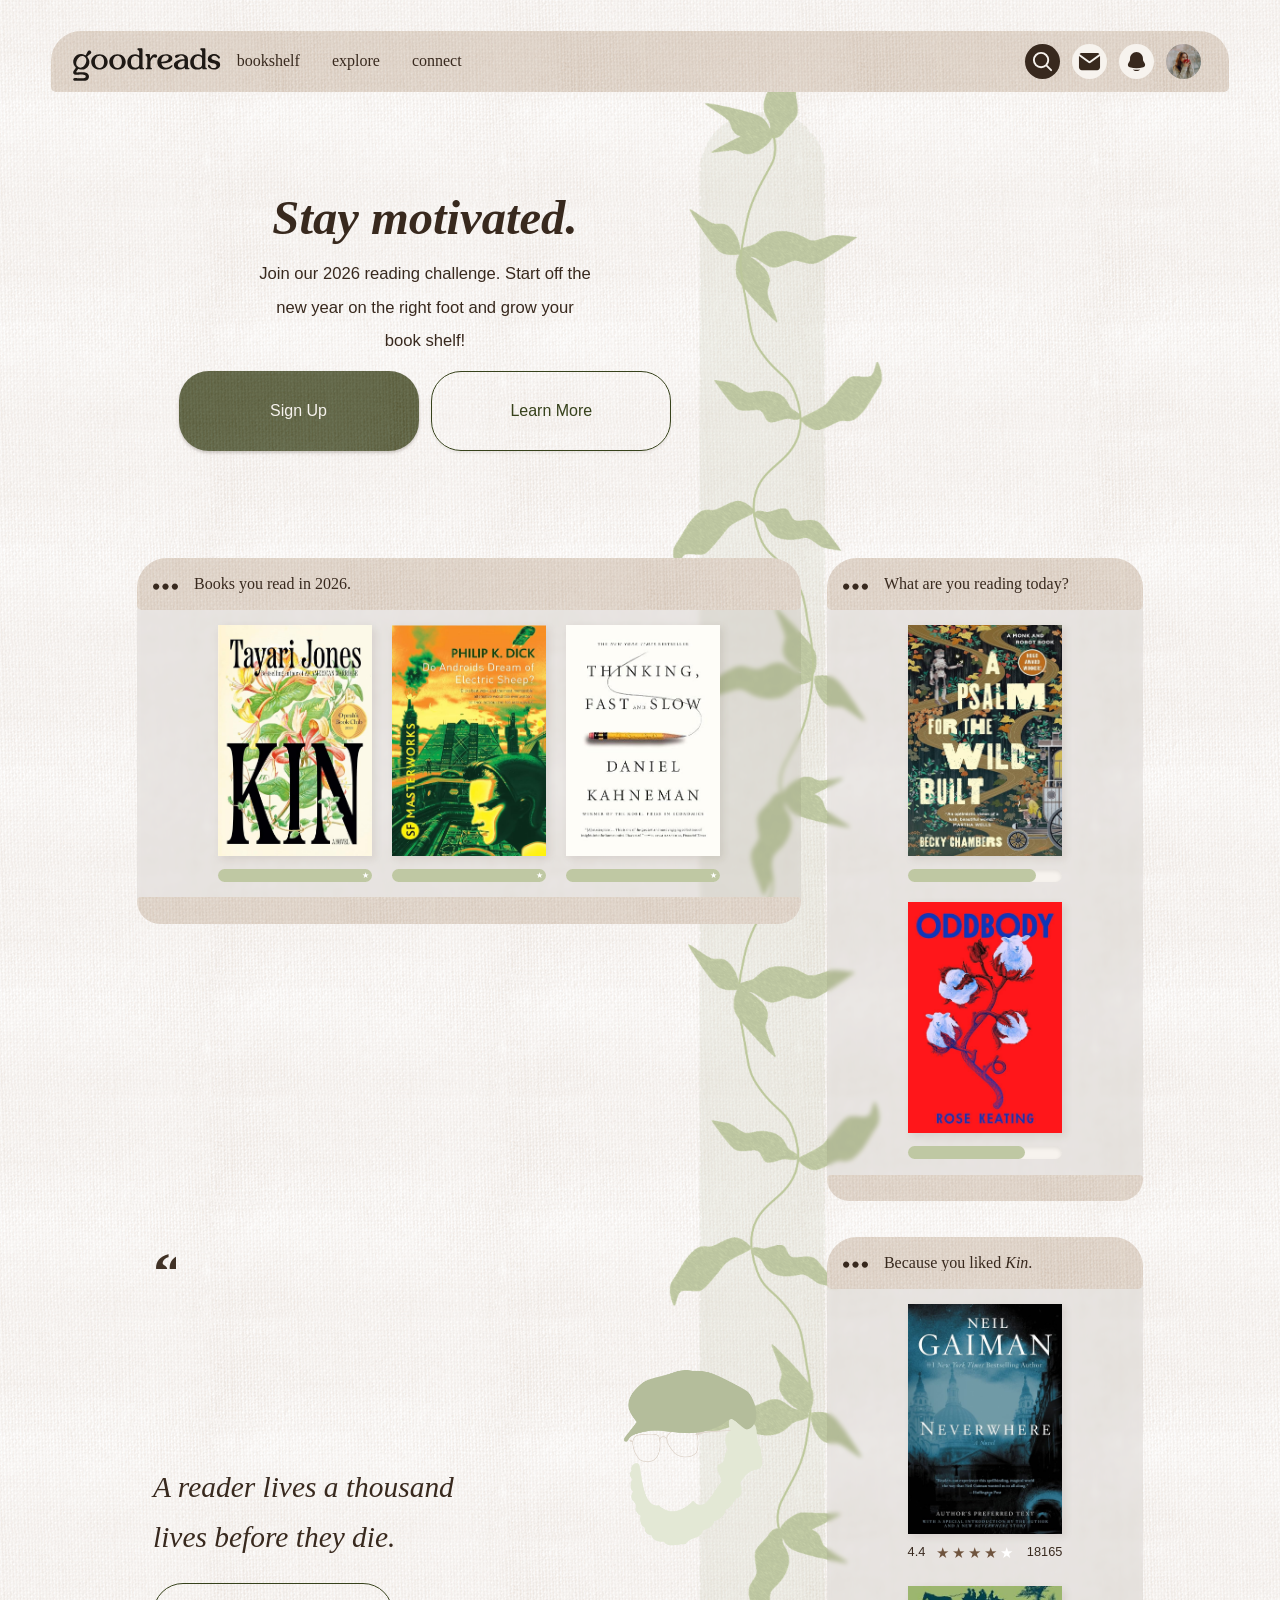
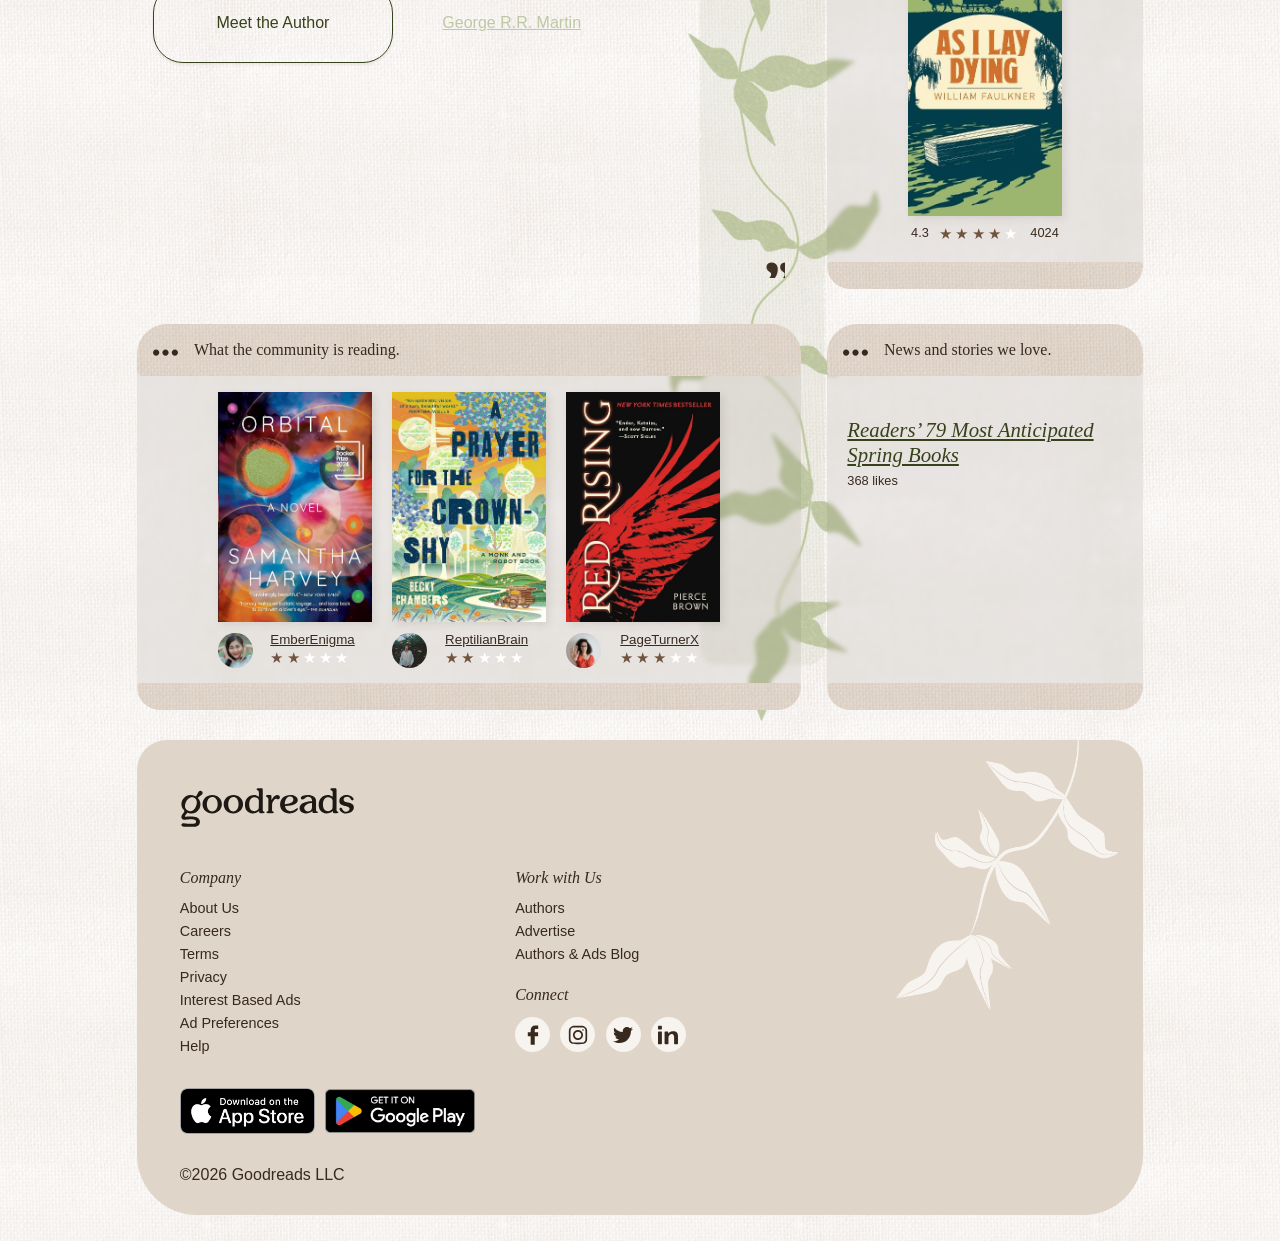
==== commit 7dfc6fe5: "mobile complete" ====
--- a/index.html
+++ b/index.html
@@ -17,34 +17,35 @@
   <body>
     <!-- FIXME skip links -->
 
-    <img class="body-bg-img" src="images/vine-bg.png" alt="vine" />
-
+    <div id="bg-img-wrap">
+      <img id="body-bg-img" src="images/mobile-vine.png" alt="vine" />
+    </div>
     <header>
       <h1 class="hide">Goodreads</h1>
       <div class="arch nav">
         <div class="l">
-          <button class="icon">
+          <button class="icon transp">
             <svg
               viewBox="0 0 24 24"
               fill="none"
               xmlns="http://www.w3.org/2000/svg"
             >
               <path
-                fill-rule="evenodd"
-                clip-rule="evenodd"
                 d="M20.75 7C20.75 7.41421 20.4142 7.75 20 7.75L4 7.75C3.58579 7.75 3.25 7.41421 3.25 7C3.25 6.58579 3.58579 6.25 4 6.25L20 6.25C20.4142 6.25 20.75 6.58579 20.75 7Z"
+                stroke="currentColor"
+                stroke-linecap="round"
                 fill="currentColor"
               />
               <path
-                fill-rule="evenodd"
-                clip-rule="evenodd"
                 d="M20.75 12C20.75 12.4142 20.4142 12.75 20 12.75L4 12.75C3.58579 12.75 3.25 12.4142 3.25 12C3.25 11.5858 3.58579 11.25 4 11.25L20 11.25C20.4142 11.25 20.75 11.5858 20.75 12Z"
+                stroke="currentColor"
+                stroke-linecap="round"
                 fill="currentColor"
               />
               <path
-                fill-rule="evenodd"
-                clip-rule="evenodd"
                 d="M20.75 17C20.75 17.4142 20.4142 17.75 20 17.75L4 17.75C3.58579 17.75 3.25 17.4142 3.25 17C3.25 16.5858 3.58579 16.25 4 16.25L20 16.25C20.4142 16.25 20.75 16.5858 20.75 17Z"
+                stroke="currentColor"
+                stroke-linecap="round"
                 fill="currentColor"
               />
             </svg>
@@ -134,7 +135,7 @@
           <div class="arch">
             <a
               href="#"
-              class="eye icon"
+              class="see-more icon transp"
               aria-label="previously read books shelf"
               ><svg
                 viewBox="0 0 16 16"
@@ -163,7 +164,7 @@
         <section class="shelf" id="curr-read">
           <div class="arch">
             <a
-              class="eye icon"
+              class="see-more icon transp"
               href="#"
               aria-label="currently reading book shelf"
               ><svg
@@ -205,7 +206,7 @@
         </section>
         <section class="shelf" id="suggested">
           <div class="arch">
-            <a class="eye icon" href="#" aria-label=""
+            <a class="see-more icon transp" href="#" aria-label=""
               ><svg
                 viewBox="0 0 16 16"
                 fill="none"
@@ -232,7 +233,11 @@
         </section>
         <section class="shelf" id="community">
           <div class="arch">
-            <a href="#" class="eye icon" aria-label="community reads">
+            <a
+              href="#"
+              class="see-more icon transp"
+              aria-label="community reads"
+            >
               <svg
                 viewBox="0 0 16 16"
                 fill="none"
@@ -259,7 +264,11 @@
         </section>
         <section class="news shelf">
           <div class="arch">
-            <a href="#" class="eye icon" aria-label="news and stories">
+            <a
+              href="#"
+              class="see-more icon transp"
+              aria-label="news and stories"
+            >
               <svg
                 viewBox="0 0 16 16"
                 fill="none"
--- a/styles.css
+++ b/styles.css
@@ -205,7 +205,7 @@
   margin-bottom: 0.3em;
 }
 
-p.sb {
+.sb {
   font-size: clamp(1rem, 1.3vw, 2rem);
   margin-bottom: 0.8em;
   width: 20em;
@@ -219,6 +219,7 @@
 
 header {
   margin: 2vw 1.5vw;
+  transition: margin 0.2s;
 }
 
 body {
@@ -229,7 +230,7 @@
 - - -  ----------- ICONS ------------ - - - - - - - */
 
 .icon {
-  background-color: var(--lt-color);
+  background-color: var(--lt-neutral);
   width: 35px;
   height: 35px;
   border-radius: 50%;
@@ -240,6 +241,14 @@
   flex-shrink: 0;
 }
 
+.icon.transp {
+  background-color: transparent;
+}
+
+.icon.transp svg {
+  stroke-width: 1;
+}
+
 .icon,
 .icon.dk,
 .icon svg,
@@ -252,11 +261,12 @@
 }
 
 .icon.dk:hover {
-  background-color: var(--lt-color);
-}
-
-.icon:hover svg {
-  color: var(--lt-color);
+  background-color: var(--lt-neutral);
+}
+
+.icon:hover svg,
+.icon.dk svg {
+  color: var(--lt-neutral);
 }
 
 .icon.dk:hover svg {
@@ -271,10 +281,6 @@
   width: 25px;
   color: var(--dk-neutral);
   fill: none;
-}
-
-.icon.dk svg {
-  color: var(--lt-color);
 }
 
 button.profile,
@@ -296,12 +302,27 @@
 body {
   background-image: url("images/canvastexture.png");
   background-blend-mode: multiply;
-}
-
-img.body-bg-img {
+
+  position: relative;
+}
+
+#bg-img-wrap {
+  margin: 0;
+  position: absolute;
+  z-index: -10;
+  pointer-events: none;
+
+  top: 0;
+  left: 0;
+  right: 0;
+  bottom: 0;
+  overflow: hidden;
+}
+
+#body-bg-img {
   height: 180vw;
   top: 0;
-  left: 48vw;
+  left: 50%;
   position: absolute;
   transform: translateY(0);
   will-change: transform;
@@ -336,7 +357,7 @@
 
 .progressbar {
   display: grid;
-  margin: var(--module-spacing) 0;
+  margin-top: var(--module-spacing);
   width: 100%;
   height: var(--progress-bar-height);
 
@@ -352,7 +373,7 @@
 }
 
 .progressbar-bg {
-  background-color: var(--lt-color);
+  background-color: var(--lt-neutral);
   z-index: 1;
   width: 100%;
   box-shadow: inset 0 2px 4px rgba(0, 0, 0, 0.092);
@@ -412,8 +433,8 @@
 button.tertiary {
   border-radius: var(--arch-top-r);
   font-size: clamp(1rem, 1.1vw, 1.1vw);
-  width: clamp(140px, 12vw, 18vw);
-  height: clamp(30px, 2.4vw, 2.4vw);
+  width: 15em;
+  height: 5em;
   cursor: pointer;
   transition: all 0.2s ease;
 }
@@ -457,12 +478,12 @@
 
 .btns {
   display: flex;
-  gap: 0.5em;
+  gap: 0.8em;
   width: fit-content;
   margin: 0 auto;
 }
 
-a.eye {
+a.see-more {
   margin: 0.3em;
   margin-left: 0.6em;
   margin-top: 0.6em;
@@ -606,7 +627,7 @@
 
   width: clamp(120px, 12vw, 15vw);
   aspect-ratio: 2 / 3;
-  padding: var(--module-spacing);
+  margin: var(--module-spacing);
 
   cursor: pointer;
 }
@@ -620,7 +641,7 @@
 
 div.books {
   text-align: center;
-  padding-top: var(--module-spacing);
+  padding: var(--module-spacing);
 }
 
 img.book-img {
@@ -641,7 +662,6 @@
   margin-bottom: var(--module-spacing);
 }
 section.news .banner img {
-  /* width: clamp(210px, 25vw, 31vw); */
   width: 100%;
 }
 
@@ -683,10 +703,11 @@
 #suggested .rating-info {
   display: flex;
   text-align: left;
-  justify-content: space-between;
+  justify-content: center;
   flex-direction: row;
   align-items: center;
   grid-template-columns: auto;
+  gap: 0.8em;
   margin: calc(var(--module-spacing) * 0.7) 0 calc(var(--module-spacing) * 0.5)
     0;
   font-size: 1vw;
@@ -740,7 +761,6 @@
 #community .user-info {
   display: grid;
   margin-top: 0.5em;
-  /* grid-template-columns: 1fr auto; */
   grid-template-rows: 1fr 1fr;
 }
 
@@ -769,20 +789,7 @@
   grid-row: 2/3;
 }
 
-/* - - -  ----------- footer------------ - - - - - - - */
-#suggested .rating-info {
-  display: flex;
-  text-align: left;
-  justify-content: space-between;
-  flex-direction: row;
-  align-items: center;
-  grid-template-columns: auto;
-  margin: calc(var(--module-spacing) * 0.7) 0 calc(var(--module-spacing) * 0.5)
-    0;
-  font-size: 1vw;
-  color: var(--dk-neutral);
-}
-/* - - -  ----------- footer end ------------ - - - - - - - */
+/* - - -  ----------- ffooter  ------------ - - - - - - - */
 footer {
   background-color: var(--md-neutral);
   display: grid;
@@ -881,51 +888,235 @@
   margin-top: calc(var(--module-spacing) * 3);
 }
 
-/**tablet media queries**/
-@media (max-width: 780px) {
+/**tablet mobile media queries**/
+@media (max-width: 870px) {
+  :root {
+    --progress-bar-height: 17px;
+    --font-sm: 0.9rem;
+    --font-md: 1.1rem;
+    --font-lg: 1.2rem;
+    --module-spacing: 1em;
+  }
+
+  span.rating-number,
+  span.rating-count,
+  #community .username,
+  .rating,
+  .rating-bg,
+  .news .stats {
+    font-size: var(--font-sm);
+  }
+
+  .sb,
+  .btns,
+  .news .description,
+  .nav2 li {
+    font-size: var(--font-md);
+  }
+
+  .news .title,
+  footer h3,
+  h2 {
+    font-size: var(--font-lg);
+  }
+
+  blockquote {
+    font-size: 2em;
+  }
+
+  body > *:not(header):not(footer) {
+    margin: 0 1.5vw;
+  }
+
+  footer {
+    margin: 2vw 1.5vw;
+  }
+
+  nav {
+    display: none;
+  }
+
+  .nav .l button {
+    margin-right: 0.4em;
+
+    display: flex;
+    align-items: center;
+    justify-content: center;
+  }
+
+  #hero {
+    width: 100vw;
+    margin-top: 6em;
+    margin-bottom: 5em;
+  }
+
+  #qt .btns {
+    margin: 0 auto;
+
+    grid-column: 2/3;
+  }
+
+  button.tertiary {
+    padding-top: 0.7em;
+    margin-left: 0;
+  }
+
+  .btns {
+    margin-top: 0.5em;
+    flex-direction: column;
+  }
+
+  button.primary,
+  button.secondary,
+  button.tertiary {
+    width: 15em;
+    height: 2.4em;
+  }
+
   #modules {
     display: block;
   }
 
-  .shelf {
-    width: 100%;
+  /* mobile books */
+  div.books {
+    padding: var(--module-spacing);
+    display: grid;
+    justify-items: stretch;
+    align-items: stretch;
+    grid-template-columns: 1fr 1fr 1fr;
+    column-gap: var(--module-spacing);
   }
 
   img.book-img,
   div.book {
+    width: 28vw;
+  }
+
+  img.book-img {
+    width: 100%;
+  }
+
+  div.book {
+    padding: 0;
+    margin: 0;
+  }
+
+  .progressbar {
+    margin-top: 0.6em;
+  }
+
+  #qt {
+    position: relative;
+    grid-template-columns: 1fr;
+  }
+  blockquote {
+    margin-bottom: 0.4em;
+    text-align: center;
+
+    grid-row: 2/3;
+    grid-column: 2/3;
+  }
+
+  blockquote br {
+    display: none;
+  }
+
+  img.q {
+    min-width: 1em;
+    max-width: 1em;
+  }
+
+  img.author {
+    transform: none;
     width: 30vw;
-  }
-
-  #hero {
-    width: 100vw;
-  }
-
-  nav {
+
+    grid-row: 1/2;
+    grid-column: 2/3;
+    justify-self: center;
+  }
+
+  #community .user-info {
+    justify-content: center;
+    column-gap: 0.5em;
+  }
+
+  #body-bg-img {
+    position: relative;
+    height: 115%;
+  }
+
+  /* mobile news */
+
+  section.news .banner {
+    margin: 0;
+    margin-top: var(--module-spacing);
+    margin-bottom: var(--module-spacing);
+  }
+  section.news .banner img {
+    /* width: clamp(210px, 25vw, 31vw); */
+    width: 100%;
+  }
+
+  .news .title {
+    margin: 0 calc(var(--module-spacing) - 5px);
+  }
+
+  .news .stats {
+    margin: 0 calc(var(--module-spacing) + 2px);
+  }
+
+  .news .description {
     display: none;
-  }
-
-  .nav .l button {
-    display: inline-block;
-    margin-right: 0.4em;
-  }
-
-  body > *:not(header):not(footer) {
-    margin: 0 1.5vw;
-  }
-
+    line-height: 1.7rem;
+    margin: var(--module-spacing);
+    margin-top: 0;
+  }
+
+  .news .description {
+    display: block;
+  }
+
+  /* mobile footer */
   footer {
-    margin: 2vw 1.5vw;
-  }
-}
-
-@media (max-width: 970px) {
-  .news .title {
-    font-size: 1rem;
-  }
+    grid-template-columns: 1fr 1fr;
+    column-gap: 10em;
+    padding: 1em;
+    justify-content: center;
+    background-image: linear-gradient(#e0d5c943, #e0d5c943),
+      url(images/w-vine.png);
+  }
+
+  .general {
+    justify-self: end;
+  }
+
+  footer > * {
+    margin: 0;
+  }
+
+  footer h3 {
+    margin-bottom: 0.3em;
+  }
+
+  .lg-logo {
+    width: 15em;
+  }
+
+  .lg-logo,
+  #app-links {
+    margin: 2em auto;
+  }
+
+  footer small {
+    margin: 0 auto;
+  }
+}
+
+/* @media (max-width: 970px) {
   .overflow {
     display: none;
   }
-}
+} */
 
 @media (max-width: 970px) and (min-width: 780px) {
   body > *:not(header):not(footer) {
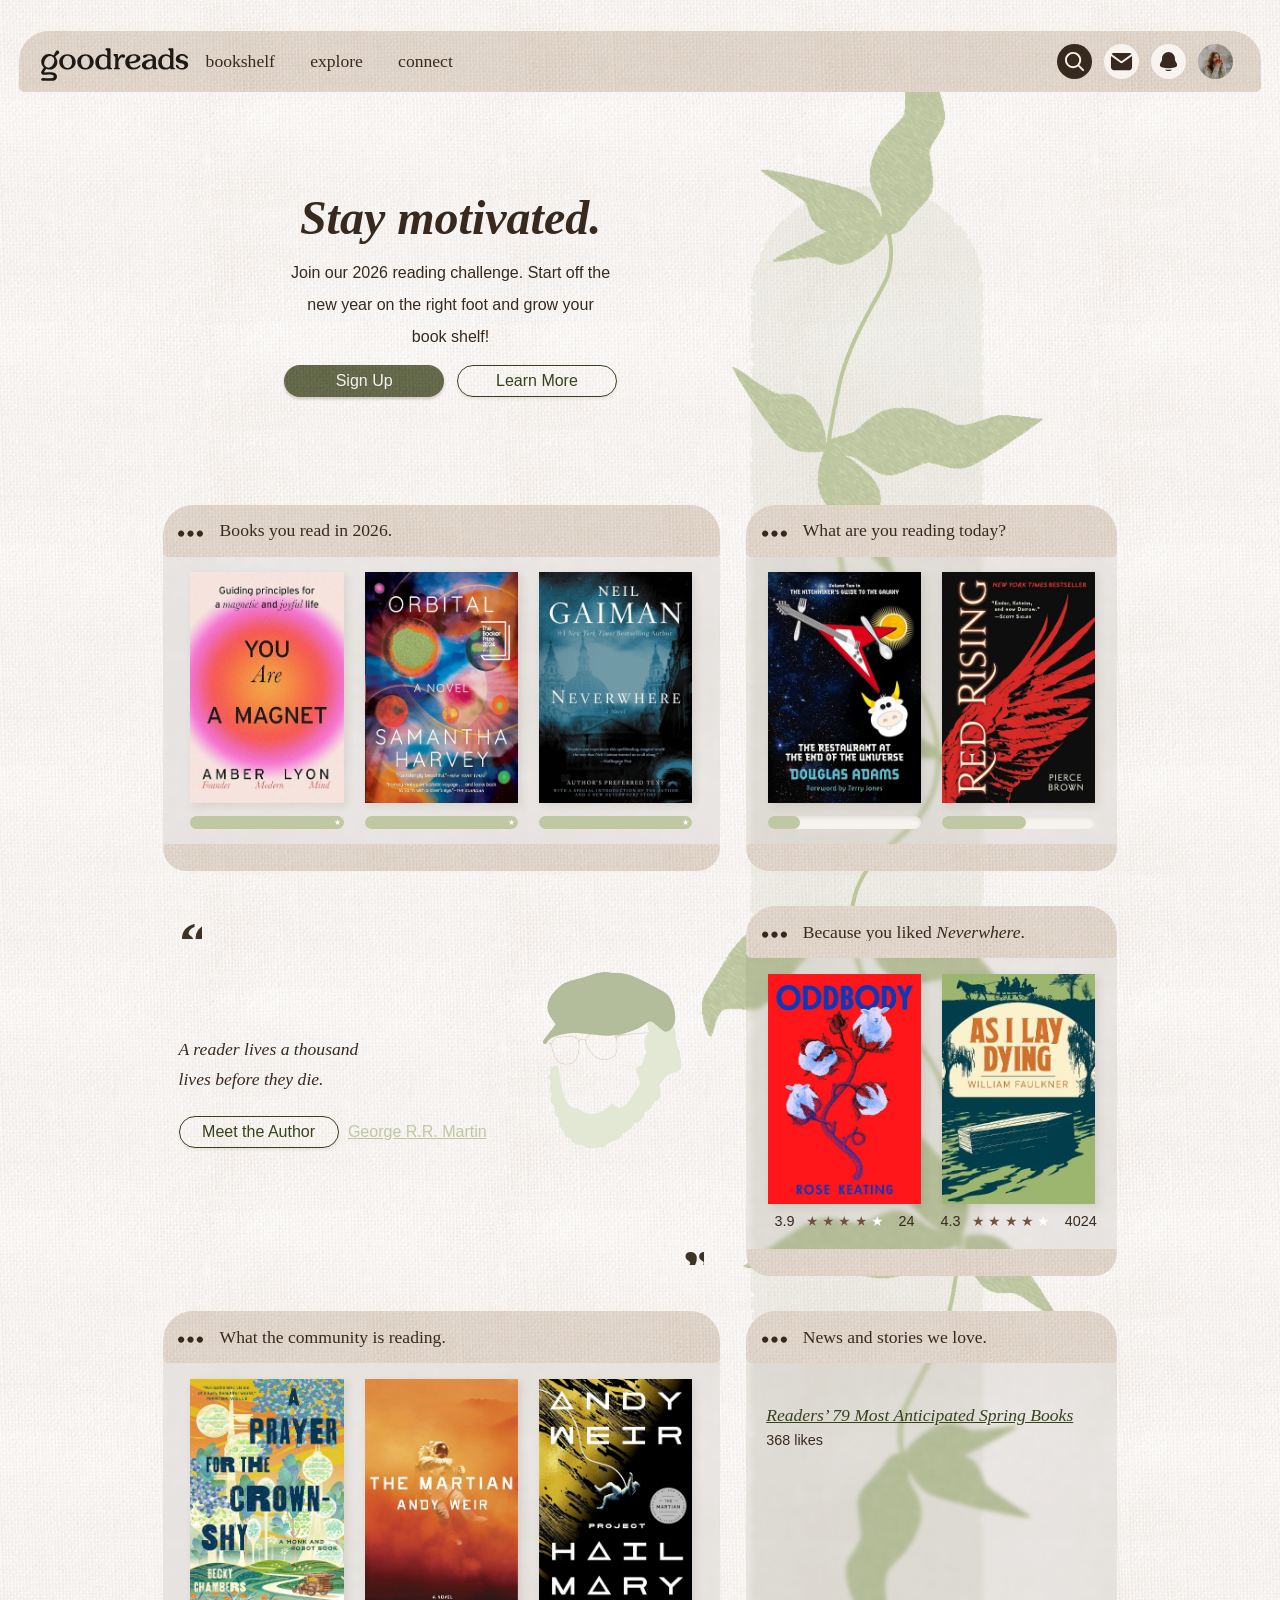
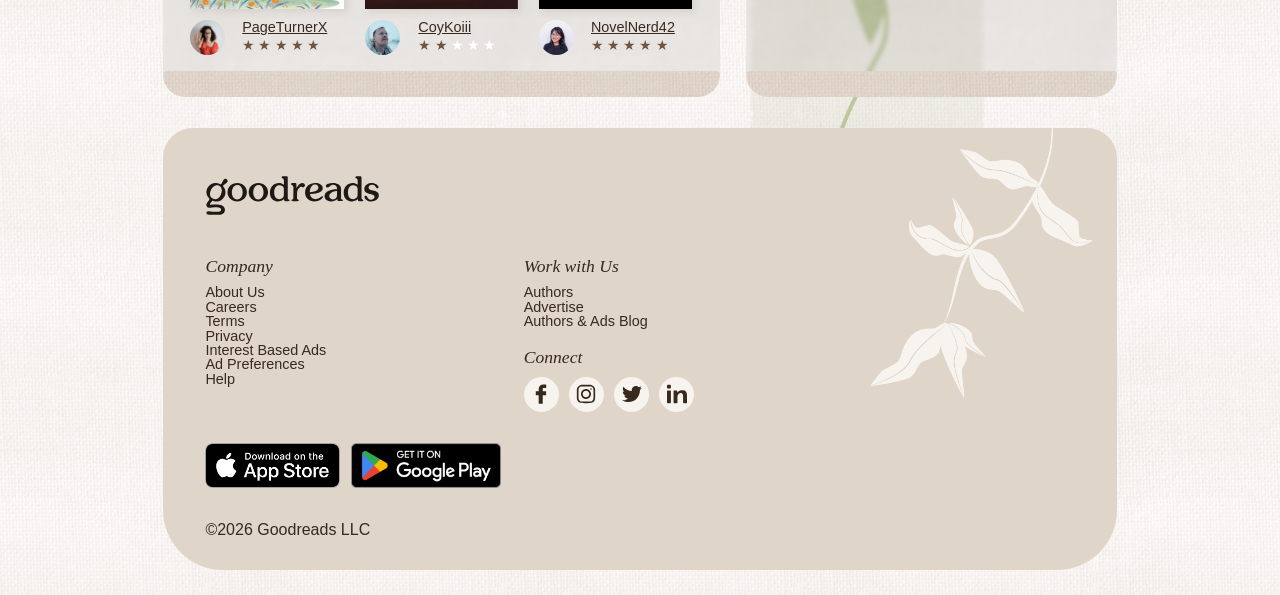
==== commit b952e048: "medium" ====
--- a/index.html
+++ b/index.html
@@ -18,7 +18,7 @@
     <!-- FIXME skip links -->
 
     <div id="bg-img-wrap">
-      <img id="body-bg-img" src="images/mobile-vine.png" alt="vine" />
+      <img id="bg-img" src="images/mobile-vine.png" alt="vine" />
     </div>
     <header>
       <h1 class="hide">Goodreads</h1>
--- a/styles.css
+++ b/styles.css
@@ -150,6 +150,10 @@
   --module-spacing: 0.8vw;
   --arch-top-r: 30px;
   --arch-bot-r: 5px;
+
+  --font-sm: 0.9rem;
+  --font-md: 1rem;
+  --font-lg: 1.1rem;
 }
 
 /* - - - - - - ----------- ROOT END ------------- - - - - -  
@@ -169,12 +173,36 @@
   font-family: lora, serif;
 }
 
+p.h {
+  font-size: 3em;
+}
+
 nav,
 h2,
 h3,
-p.h,
-footer h3 {
-  font-size: clamp(1rem, 1.2vw, 1.3rem);
+footer h3,
+blockquote,
+.news .title {
+  font-size: var(--font-lg);
+}
+
+.sb,
+button.primary,
+button.secondary,
+button.tertiary {
+  font-size: var(--font-md);
+}
+
+.rating-bg,
+.rating,
+.news .stats,
+#suggested .rating-info,
+#community .username {
+  font-size: var(--font-sm);
+}
+
+.nav2 li {
+  font-size: 0.9rem;
 }
 
 nav a {
@@ -199,14 +227,12 @@
 }
 
 p.h {
-  font-size: clamp(3rem, 3.8vw, 5rem);
   font-weight: 800;
   font-style: italic;
   margin-bottom: 0.3em;
 }
 
 .sb {
-  font-size: clamp(1rem, 1.3vw, 2rem);
   margin-bottom: 0.8em;
   width: 20em;
 }
@@ -319,8 +345,8 @@
   overflow: hidden;
 }
 
-#body-bg-img {
-  height: 180vw;
+#bg-img {
+  height: 200%;
   top: 0;
   left: 50%;
   position: absolute;
@@ -409,7 +435,6 @@
 
 .rating-bg,
 .rating {
-  font-size: 1.2vw;
   letter-spacing: 0.25vw;
   grid-area: 1/1;
 }
@@ -432,9 +457,8 @@
 button.secondary,
 button.tertiary {
   border-radius: var(--arch-top-r);
-  font-size: clamp(1rem, 1.1vw, 1.1vw);
-  width: 15em;
-  height: 5em;
+  width: 10em;
+  height: 2em;
   cursor: pointer;
   transition: all 0.2s ease;
 }
@@ -578,7 +602,6 @@
 blockquote {
   font-style: italic;
   font-weight: 500;
-  font-size: clamp(1rem, 2.3vw, 4rem);
   /* margin: 0em 1.8vw;
   margin-top: 0.5em; */
   line-height: 1.7;
@@ -621,7 +644,7 @@
 
 /* - - -  ----------- quote end  ------------ - - - - - - - */
 /* - - - - - - --------- books ----------- - - - - -  */
-div.book {
+.book {
   display: inline-block;
   /* width: 12vw; */
 
@@ -632,14 +655,14 @@
   cursor: pointer;
 }
 
-div.books,
+.books,
 div.overlay {
   background-color: var(--opaque-bg);
   backdrop-filter: blur(2px);
   -webkit-backdrop-filter: blur(2px);
 }
 
-div.books {
+.books {
   text-align: center;
   padding: var(--module-spacing);
 }
@@ -670,7 +693,6 @@
 }
 
 .news .title {
-  font-size: 1.3rem;
   display: block;
   margin: 0 calc(var(--module-spacing) * 2);
   line-height: 1.2;
@@ -688,7 +710,6 @@
 .news .stats {
   color: var(--dk-neutral);
   margin: 0 calc(var(--module-spacing) * 2);
-  font-size: 0.8rem;
 }
 
 .news .description {
@@ -710,7 +731,6 @@
   gap: 0.8em;
   margin: calc(var(--module-spacing) * 0.7) 0 calc(var(--module-spacing) * 0.5)
     0;
-  font-size: 1vw;
   color: var(--dk-neutral);
 }
 
@@ -775,7 +795,6 @@
   grid-column: 2/3;
   grid-row: 1/2;
 
-  font-size: smaller;
   display: inline-block;
   max-width: 18ch;
   white-space: nowrap;
@@ -815,7 +834,6 @@
 }
 
 .nav2 li {
-  padding: 0.3em 0;
   font-size: 0.9rem;
 }
 
@@ -828,6 +846,7 @@
 .lg-logo {
   grid-row: 1/2;
   width: 11em;
+  cursor: pointer;
 }
 
 .general {
@@ -888,8 +907,44 @@
   margin-top: calc(var(--module-spacing) * 3);
 }
 
-/**tablet mobile media queries**/
-@media (max-width: 870px) {
+/* mobile footer */
+@media (max-width: 780px) {
+  footer {
+    grid-template-columns: 1fr 1fr;
+    column-gap: 10em;
+    padding: 1em;
+    justify-content: center;
+    background-image: linear-gradient(#e0d5c943, #e0d5c943),
+      url(images/w-vine.png);
+  }
+
+  .general {
+    justify-self: end;
+  }
+
+  footer > * {
+    margin: 0;
+  }
+
+  footer h3 {
+    margin-bottom: 0.3em;
+  }
+
+  .lg-logo {
+    width: 15em;
+  }
+
+  .lg-logo,
+  #app-links {
+    margin: 2em auto;
+  }
+
+  footer small {
+    margin: 0 auto;
+  }
+}
+/**mobile to medium desktop media queries**/
+@media (max-width: 1000px) {
   :root {
     --progress-bar-height: 17px;
     --font-sm: 0.9rem;
@@ -978,25 +1033,24 @@
   }
 
   /* mobile books */
-  div.books {
+  .books {
     padding: var(--module-spacing);
     display: grid;
-    justify-items: stretch;
-    align-items: stretch;
-    grid-template-columns: 1fr 1fr 1fr;
+    grid-template-columns: repeat(3, minmax(0, 1fr));
     column-gap: var(--module-spacing);
   }
 
-  img.book-img,
-  div.book {
-    width: 28vw;
-  }
-
-  img.book-img {
-    width: 100%;
-  }
-
-  div.book {
+  .book {
+    width: 100%; /* stretch to fill the 1fr column */
+  }
+
+  .book img {
+    width: 100%; /* fill the .book div */
+    display: block; /* removes inline whitespace gap */
+    height: auto; /* keeps aspect ratio */
+  }
+
+  .book {
     padding: 0;
     margin: 0;
   }
@@ -1040,7 +1094,9 @@
     column-gap: 0.5em;
   }
 
-  #body-bg-img {
+  /* mobile background bg*/
+
+  #bg-img {
     position: relative;
     height: 115%;
   }
@@ -1075,71 +1131,23 @@
   .news .description {
     display: block;
   }
-
-  /* mobile footer */
+}
+
+@media (min-width: 780px) and (max-width: 1000px) {
+  #modules {
+    margin: 0 9vw;
+  }
+
   footer {
-    grid-template-columns: 1fr 1fr;
-    column-gap: 10em;
-    padding: 1em;
-    justify-content: center;
-    background-image: linear-gradient(#e0d5c943, #e0d5c943),
-      url(images/w-vine.png);
-  }
-
-  .general {
-    justify-self: end;
-  }
-
-  footer > * {
-    margin: 0;
-  }
-
-  footer h3 {
-    margin-bottom: 0.3em;
-  }
-
-  .lg-logo {
-    width: 15em;
-  }
-
-  .lg-logo,
-  #app-links {
-    margin: 2em auto;
-  }
-
-  footer small {
-    margin: 0 auto;
-  }
-}
-
-/* @media (max-width: 970px) {
-  .overflow {
-    display: none;
-  }
-} */
-
-@media (max-width: 970px) and (min-width: 780px) {
-  body > *:not(header):not(footer) {
-    margin: 0 7vw;
-  }
-
-  footer {
-    margin: 2vw 7vw;
-  }
-}
-
-/* - - -  ----------- medium desktop media queries------------ - - - - - - - */
-@media (max-width: 1343px) and (min-width: 970px) {
-  body > *:not(header):not(footer) {
-    margin: 0 10.7vw;
-  }
-
-  header {
-    margin: 2vw 4vw;
-  }
-
-  footer {
-    margin: 2vw 10.7vw;
+    margin: 2vw 9vw;
+  }
+
+  img.author {
+    width: 11em;
+  }
+
+  #bg-img {
+    left: 60%;
   }
 }
 
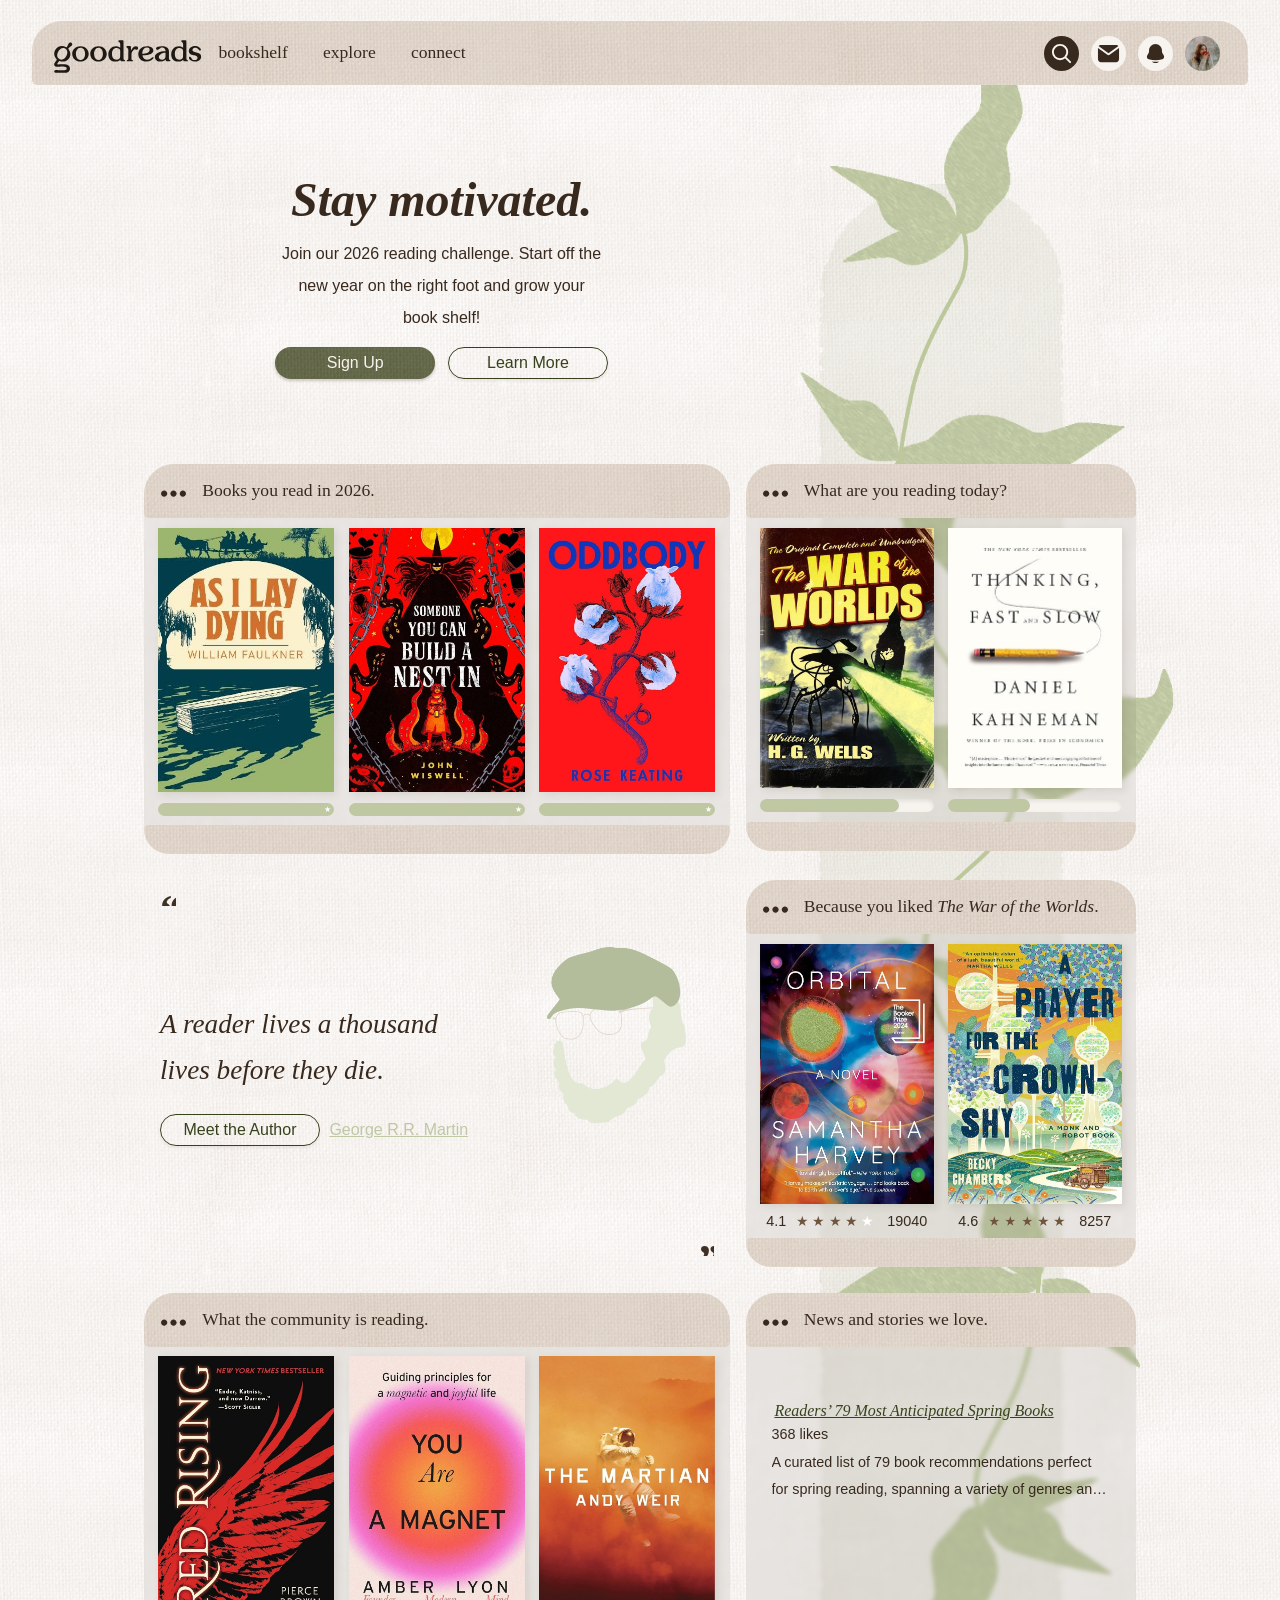
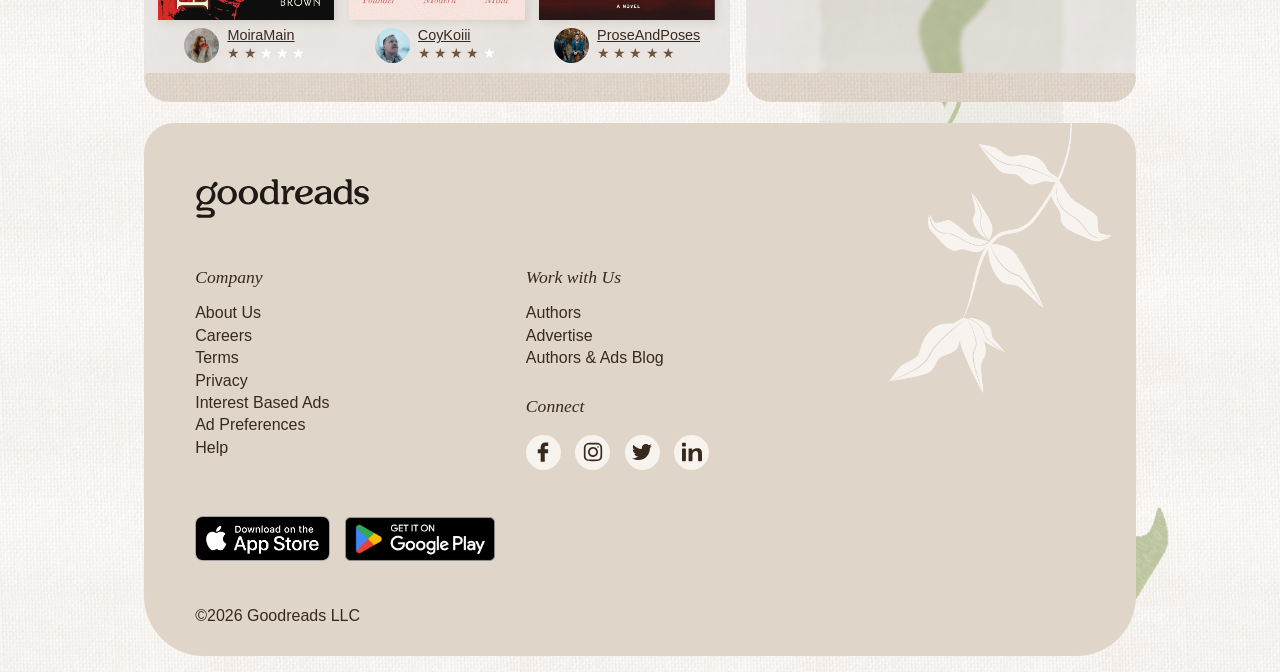
==== commit 7f6b1ed1: "home complete" ====
--- a/index.html
+++ b/index.html
@@ -23,8 +23,15 @@
     <header>
       <h1 class="hide">Goodreads</h1>
       <div class="arch nav">
+        <div id="mobile-nav">
+          <ul>
+            <li><a href="#">Bookshelf</a></li>
+            <li><a href="#">Explore</a></li>
+            <li><a href="#">Connect</a></li>
+          </ul>
+        </div>
         <div class="l">
-          <button class="icon transp">
+          <button class="icon transp hamburger">
             <svg
               viewBox="0 0 24 24"
               fill="none"
@@ -120,18 +127,21 @@
 
     <main>
       <section id="hero">
-        <p class="h">Stay motivated.</p>
-        <p class="sb">
-          Join our 2026 reading challenge. Start off the new year on the right
-          foot and grow your book shelf!
-        </p>
-        <div class="btns">
-          <button class="primary">Sign Up</button>
-          <button class="secondary">Learn More</button>
+        <div class="l">
+          <p class="h">Stay motivated.</p>
+          <p class="sb">
+            Join our 2026 reading challenge. Start off the new year on the right
+            foot and grow your book shelf!
+          </p>
+          <div class="btns">
+            <button class="primary">Sign Up</button>
+            <button class="secondary">Learn More</button>
+          </div>
         </div>
+        <div class="r"></div>
       </section>
       <div id="modules">
-        <section class="shelf" id="prev-read">
+        <section class="shelf l" id="prev-read">
           <div class="arch">
             <a
               href="#"
@@ -161,7 +171,7 @@
           <div class="books"></div>
           <div class="border"></div>
         </section>
-        <section class="shelf" id="curr-read">
+        <section class="shelf r" id="curr-read">
           <div class="arch">
             <a
               class="see-more icon transp"
@@ -204,7 +214,7 @@
           <img class="author" src="images/george.png" alt="" />
           <img class="q" src="images/r-q.svg" alt="" />
         </section>
-        <section class="shelf" id="suggested">
+        <section class="shelf r" id="suggested">
           <div class="arch">
             <a class="see-more icon transp" href="#" aria-label=""
               ><svg
@@ -231,7 +241,7 @@
           <div class="books"></div>
           <div class="border"></div>
         </section>
-        <section class="shelf" id="community">
+        <section class="shelf l" id="community">
           <div class="arch">
             <a
               href="#"
--- a/styles.css
+++ b/styles.css
@@ -147,7 +147,7 @@
   --transparent: #ffffff00;
 
   --progress-bar-height: 13px;
-  --module-spacing: 0.8vw;
+  --module-spacing: 0.9em;
   --arch-top-r: 30px;
   --arch-bot-r: 5px;
 
@@ -174,15 +174,17 @@
 }
 
 p.h {
-  font-size: 3em;
+  font-size: 3rem;
+}
+
+blockquote {
+  font-size: 1.7rem;
 }
 
 nav,
 h2,
 h3,
-footer h3,
-blockquote,
-.news .title {
+footer h3 .news .title {
   font-size: var(--font-lg);
 }
 
@@ -196,8 +198,9 @@
 .rating-bg,
 .rating,
 .news .stats,
-#suggested .rating-info,
-#community .username {
+.rating-info,
+#community .username,
+.news .description {
   font-size: var(--font-sm);
 }
 
@@ -240,11 +243,17 @@
 /* - - - - - - ----------- FONT END ------------- - - - - -  
 - - -  ----------- MAIN ------------ - - - - - - - */
 body > *:not(header):not(footer) {
-  margin: 0 12.7vw;
+  margin: 0 3em;
+  transition: margin 0.2s;
 }
 
 header {
-  margin: 2vw 1.5vw;
+  margin: 1em 2em;
+  transition: margin 0.2s;
+}
+
+footer {
+  margin: 1em 3em;
   transition: margin 0.2s;
 }
 
@@ -348,7 +357,7 @@
 #bg-img {
   height: 200%;
   top: 0;
-  left: 50%;
+  left: 55%;
   position: absolute;
   transform: translateY(0);
   will-change: transform;
@@ -361,7 +370,7 @@
   background: url(images/canvastexture.png), var(--md-neutral);
   display: flex;
   align-items: center;
-  padding: 0.1vw;
+  padding: 0.15em;
   gap: 0.4em;
   z-index: 10;
 }
@@ -383,7 +392,7 @@
 
 .progressbar {
   display: grid;
-  margin-top: var(--module-spacing);
+  margin-top: 0.7em;
   width: 100%;
   height: var(--progress-bar-height);
 
@@ -523,8 +532,8 @@
 #modules {
   display: grid;
   grid-template-columns: 3fr 2fr;
-  grid-column-gap: 2vw;
-  grid-row-gap: 2vw;
+  grid-column-gap: 1em;
+  grid-row-gap: 1em;
 }
 
 /*for ellipses*/
@@ -539,12 +548,15 @@
 }
 
 /*- - -  ----------- nav ------------ - - - - - - - */
-
+#mobile-nav {
+  display: none;
+}
 .arch.nav {
   display: flex;
   align-items: center;
   justify-content: space-between;
-  padding: 0.2vw 1em;
+  padding: 0 1em;
+  height: 4em;
   /* padding: clamp(0.2em, 1vw, 0.5em) 1em; */
 }
 
@@ -581,13 +593,19 @@
 
 /* - - - - - - ----------- nav end ------------- - - - - -  */
 /* - - -  ----------- hero ------------ - - - - - - - */
-#hero {
+#hero .l {
   text-align: center;
-  width: 45vw;
-  margin: 8.4vw 0 8vw 0;
   display: flex;
   flex-direction: column;
   align-items: center;
+  margin: 5em 0;
+
+  grid-column: 1/2;
+}
+
+#hero {
+  display: grid;
+  grid-template-columns: 3fr 2fr;
 }
 
 /* - - - - - - ----------- hero end ------------- - - - - - */
@@ -611,8 +629,7 @@
 }
 
 img.q {
-  min-width: 1.5vw;
-  max-width: 1.8vw;
+  width: 1em;
   display: block;
 }
 
@@ -646,9 +663,7 @@
 /* - - - - - - --------- books ----------- - - - - -  */
 .book {
   display: inline-block;
-  /* width: 12vw; */
-
-  width: clamp(120px, 12vw, 15vw);
+
   aspect-ratio: 2 / 3;
   margin: var(--module-spacing);
 
@@ -668,11 +683,38 @@
 }
 
 img.book-img {
-  width: clamp(120px, 12vw, 15vw);
   aspect-ratio: 2 / 3;
   box-shadow: 0.2em 0.2em 0.5em 0px var(--shadow);
 }
-/* - - -  ----------- quote end  ------------ - - - - - - - */
+
+.books {
+  padding: var(--module-spacing);
+  display: grid;
+  column-gap: var(--module-spacing);
+}
+
+.l .books {
+  grid-template-columns: repeat(3, minmax(0, 1fr));
+}
+.r .books {
+  grid-template-columns: repeat(2, minmax(0, 1fr));
+}
+
+.book {
+  width: 100%; /* stretch to fill the 1fr column */
+}
+
+.book img {
+  width: 100%; /* fill the .book div */
+  display: block; /* removes inline whitespace gap */
+  height: auto; /* keeps aspect ratio */
+}
+
+.book {
+  padding: 0;
+  margin: 0;
+}
+
 /* - - -  ----------- news  ------------ - - - - - - - */
 section.news {
   display: flex;
@@ -713,24 +755,27 @@
 }
 
 .news .description {
-  display: none;
   line-height: 1.7rem;
   margin: var(--module-spacing) calc(var(--module-spacing) * 2);
   margin-top: 0;
+
+  display: -webkit-box;
+  -webkit-line-clamp: 2;
+  -webkit-box-orient: vertical;
+  overflow: hidden;
 }
 
 /* - - -  ----------- news  end------------ - - - - - - - */
 /* - - -  ----------- suggested------------ - - - - - - - */
-#suggested .rating-info {
+.rating-info {
   display: flex;
   text-align: left;
   justify-content: center;
   flex-direction: row;
   align-items: center;
   grid-template-columns: auto;
-  gap: 0.8em;
-  margin: calc(var(--module-spacing) * 0.7) 0 calc(var(--module-spacing) * 0.5)
-    0;
+  gap: 0.7em;
+  margin-top: 0.7em;
   color: var(--dk-neutral);
 }
 
@@ -808,6 +853,10 @@
   grid-row: 2/3;
 }
 
+#community .user-info {
+  justify-content: center;
+  column-gap: 0.5em;
+}
 /* - - -  ----------- ffooter  ------------ - - - - - - - */
 footer {
   background-color: var(--md-neutral);
@@ -816,7 +865,6 @@
   border-radius: var(--arch-top-r) var(--arch-top-r) calc(var(--arch-top-r) * 2)
     calc(var(--arch-top-r) * 2);
   padding-bottom: 2em;
-  margin: 2vw 12.7vw;
 
   background-image: url("images/w-vine.png");
   background-repeat: no-repeat;
@@ -834,7 +882,8 @@
 }
 
 .nav2 li {
-  font-size: 0.9rem;
+  font-size: 1rem;
+  padding: 0.2em 0;
 }
 
 .lg-logo,
@@ -979,8 +1028,70 @@
     font-size: 2em;
   }
 
+  .arch.nav {
+    position: relative;
+  }
+
+  #mobile-nav {
+    background-color: var(--opaque-bg);
+    position: absolute;
+    top: 4em;
+    left: 0;
+    border-radius: 0 0 var(--arch-top-r) var(--arch-top-r);
+    overflow: hidden;
+
+    display: block;
+    max-height: 0;
+    transition: max-height 0.3s ease;
+  }
+
+  #mobile-nav.open {
+    max-height: 300px;
+  }
+
+  #mobile-nav ul {
+    display: flex;
+    flex-direction: column;
+    align-items: center;
+  }
+
+  #mobile-nav li {
+    width: 10em;
+    cursor: pointer;
+    height: 3em;
+    font-weight: 500;
+    display: flex;
+    align-items: center;
+    padding-left: 0.9em;
+    position: relative;
+
+    transition: all 0.15s ease;
+    outline: 1px solid var(--transparent);
+  }
+
+  #mobile-nav li:hover {
+    background-color: var(--dk-neutral);
+    outline: 2px solid var(--dk-neutral);
+    color: var(--lt-neutral);
+  }
+
+  #mobile-nav li:first-of-type::after,
+  #mobile-nav li:nth-of-type(2)::after {
+    content: "";
+    position: absolute;
+    bottom: 0;
+    left: 8px; /* gap on left */
+    right: 8px; /* gap on right */
+    height: 1px;
+    background: var(--dk-neutral);
+  }
+
   body > *:not(header):not(footer) {
     margin: 0 1.5vw;
+  }
+
+  header {
+    margin: 0.5em 1.5vw;
   }
 
   footer {
@@ -1003,6 +1114,7 @@
     width: 100vw;
     margin-top: 6em;
     margin-bottom: 5em;
+    display: block;
   }
 
   #qt .btns {
@@ -1033,27 +1145,11 @@
   }
 
   /* mobile books */
-  .books {
-    padding: var(--module-spacing);
-    display: grid;
+  .r .books {
     grid-template-columns: repeat(3, minmax(0, 1fr));
-    column-gap: var(--module-spacing);
-  }
-
-  .book {
-    width: 100%; /* stretch to fill the 1fr column */
-  }
-
-  .book img {
-    width: 100%; /* fill the .book div */
-    display: block; /* removes inline whitespace gap */
-    height: auto; /* keeps aspect ratio */
-  }
-
-  .book {
-    padding: 0;
-    margin: 0;
-  }
+  }
+
+  /* end mobile books*/
 
   .progressbar {
     margin-top: 0.6em;
@@ -1089,15 +1185,11 @@
     justify-self: center;
   }
 
-  #community .user-info {
-    justify-content: center;
-    column-gap: 0.5em;
-  }
-
   /* mobile background bg*/
 
   #bg-img {
     position: relative;
+    left: 62%;
     height: 115%;
   }
 
@@ -1119,6 +1211,7 @@
 
   .news .stats {
     margin: 0 calc(var(--module-spacing) + 2px);
+    margin-bottom: 1em;
   }
 
   .news .description {
@@ -1127,36 +1220,42 @@
     margin: var(--module-spacing);
     margin-top: 0;
   }
-
-  .news .description {
-    display: block;
-  }
-}
-
-@media (min-width: 780px) and (max-width: 1000px) {
-  #modules {
-    margin: 0 9vw;
+}
+
+@media (min-width: 1150px) {
+  body > *:not(header):not(footer) {
+    margin: 0 9em;
   }
 
   footer {
-    margin: 2vw 9vw;
-  }
-
-  img.author {
-    width: 11em;
+    margin: 1em 9em;
+  }
+}
+
+@media (min-width: 1450px) {
+  :root {
+    --module-spacing: 1.5em;
+  }
+
+  .progressbar,
+  .rating-info {
+    margin-top: 1em;
+  }
+
+  body > *:not(header):not(footer) {
+    margin: 0 14em;
+  }
+
+  footer {
+    margin: 1em 14em;
+  }
+
+  #hero {
+    margin: 4em 0;
   }
 
   #bg-img {
-    left: 60%;
-  }
-}
-
-/* - - -  ----------- medium desktop end ------------ - - - - - - - */
-/* - - -  ----------- large desktop media queries------------ - - - - - - - */
-@media (min-width: 1567px) {
-  .news .description {
-    display: block;
-  }
-}
-
-/* - - -  ----------- lrg desktop end ------------ - - - - - - - */
+    top: -2em;
+    left: 55%;
+  }
+}
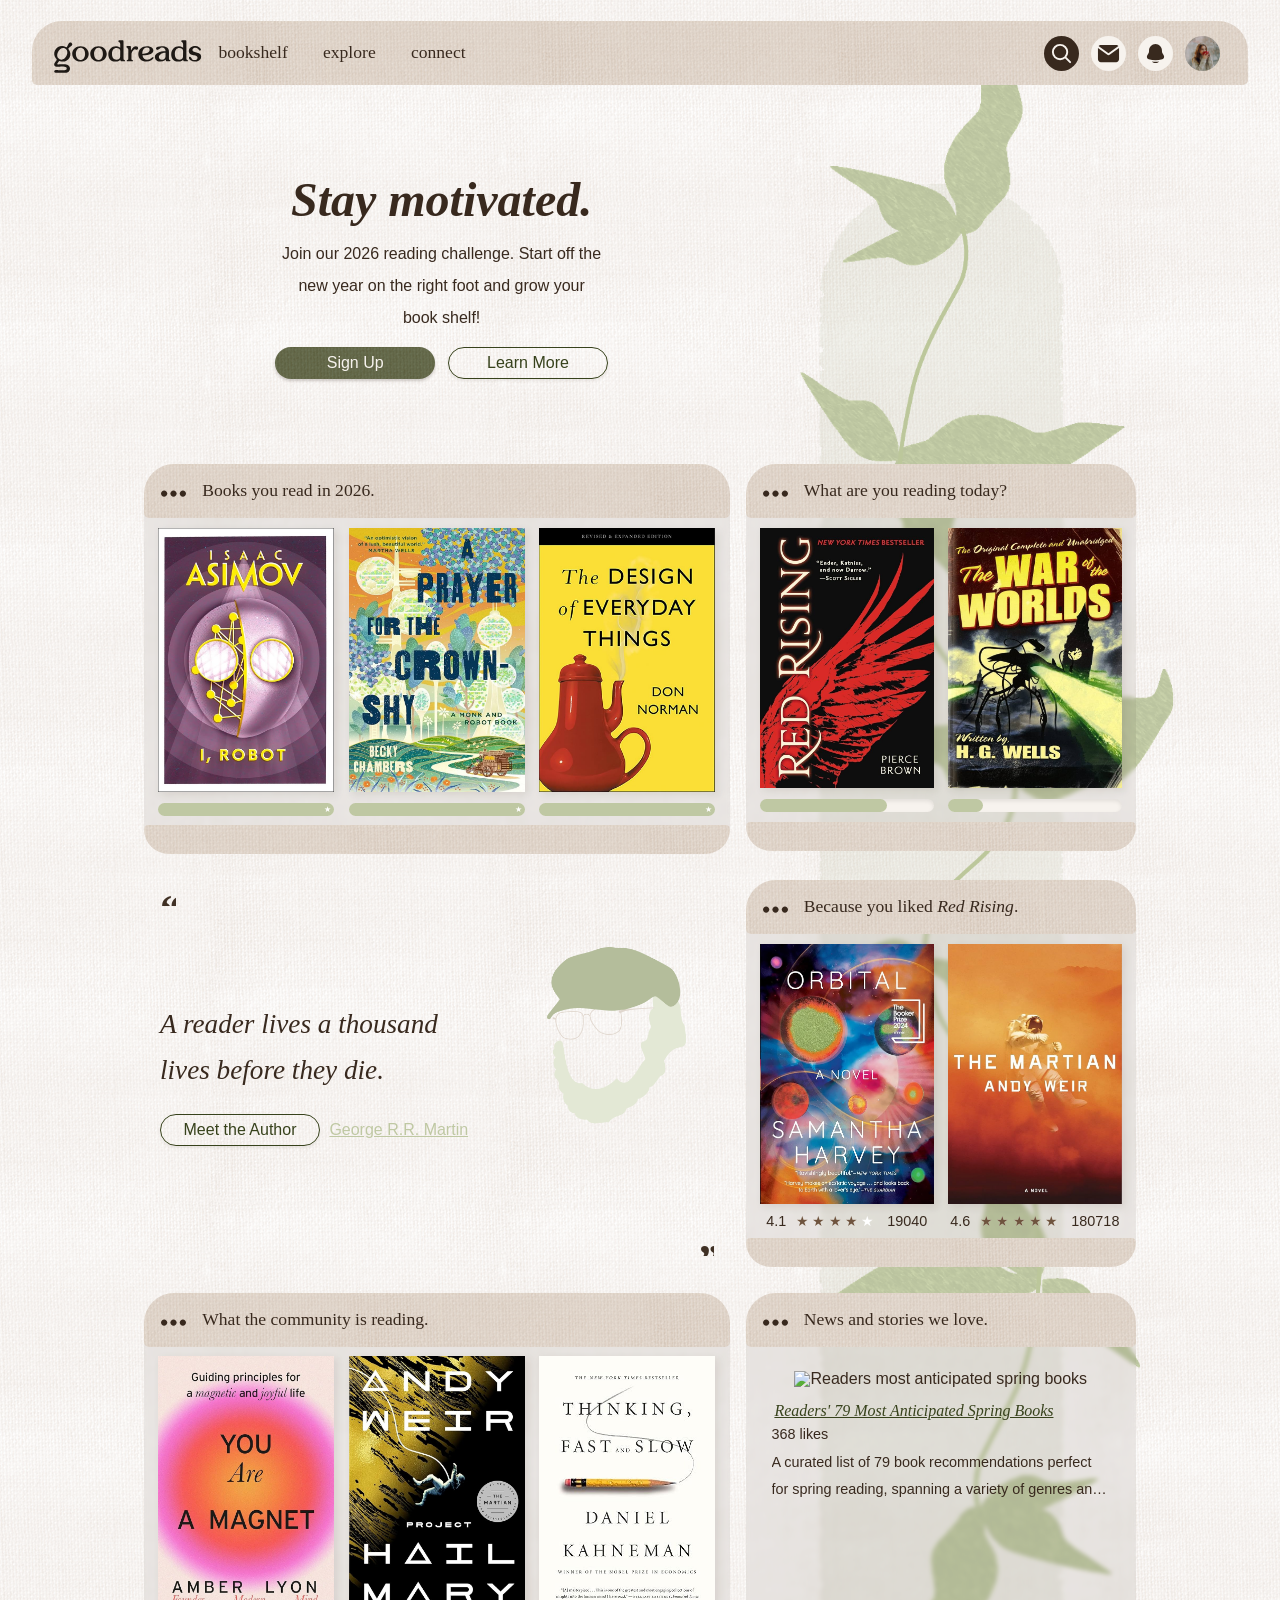
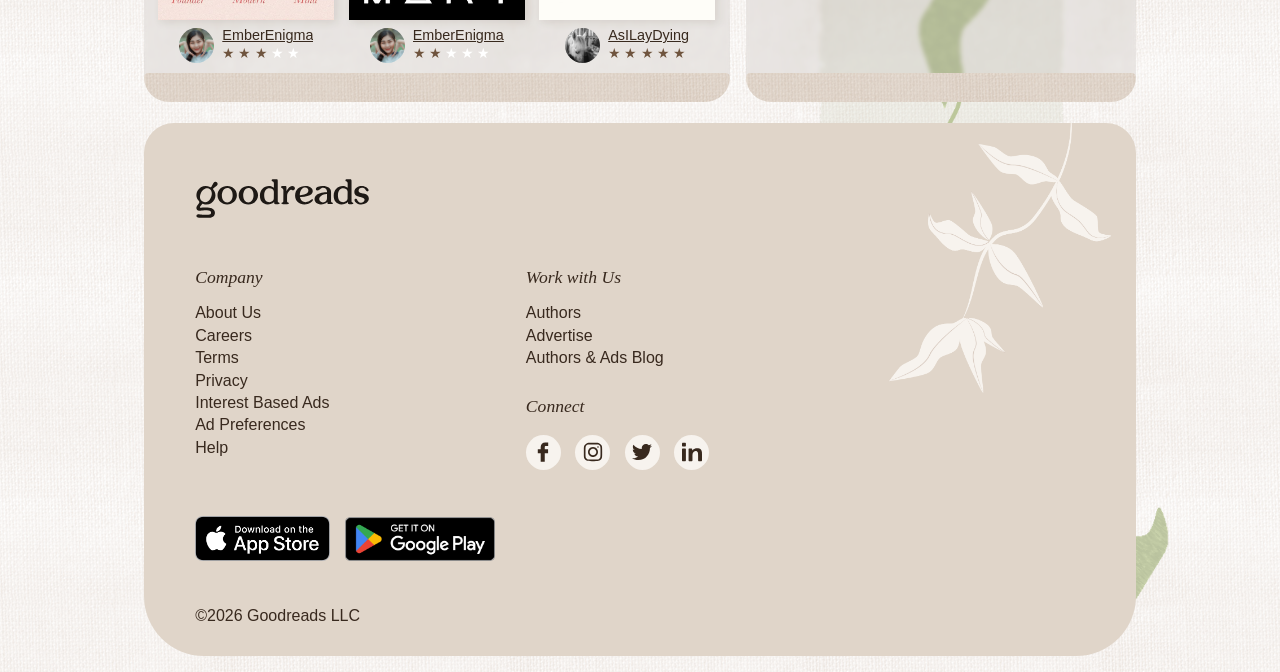
==== commit 859cfb52: "removed some hardcoded content" ====
--- a/index.html
+++ b/index.html
@@ -128,15 +128,9 @@
     <main>
       <section id="hero">
         <div class="l">
-          <p class="h">Stay motivated.</p>
-          <p class="sb">
-            Join our 2026 reading challenge. Start off the new year on the right
-            foot and grow your book shelf!
-          </p>
-          <div class="btns">
-            <button class="primary">Sign Up</button>
-            <button class="secondary">Learn More</button>
-          </div>
+          <p class="h"></p>
+          <p class="sb"></p>
+          <div class="btns"></div>
         </div>
         <div class="r"></div>
       </section>
@@ -302,20 +296,12 @@
           </div>
           <div class="overlay">
             <div class="banner">
-              <img
-                src="https://images.gr-assets.com/blogs/1771612745p8/3078.jpg"
-                alt=""
-              />
+              <img src="" alt="" />
             </div>
 
-            <a class="title" href="#"
-              >Readers’ 79 Most Anticipated Spring Books</a
-            >
-            <p class="stats">368 likes</p>
-            <p class="description">
-              A curated list of 79 book recommendations perfect for spring
-              reading, spanning a variety of genres and moods.
-            </p>
+            <a class="title" href="#"></a>
+            <p class="stats"></p>
+            <p class="description"></p>
           </div>
           <div class="border"></div>
         </section>
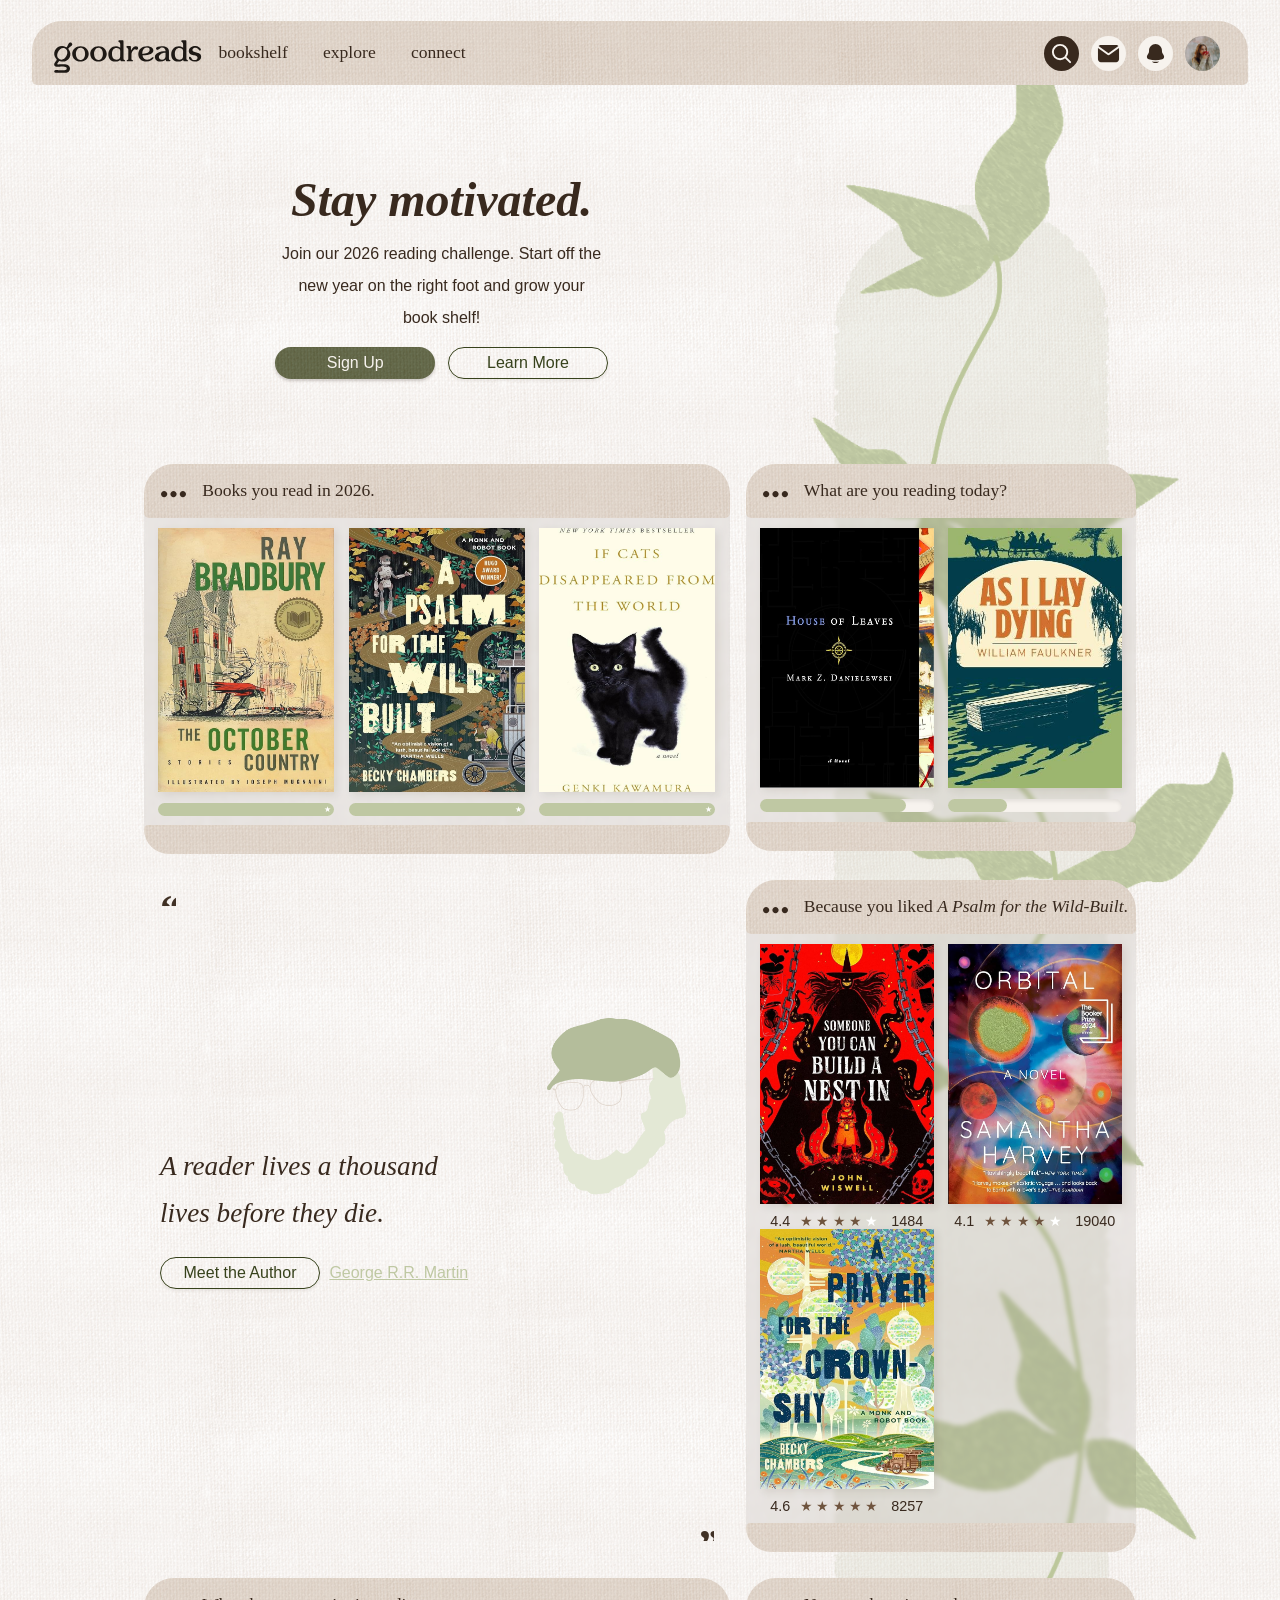
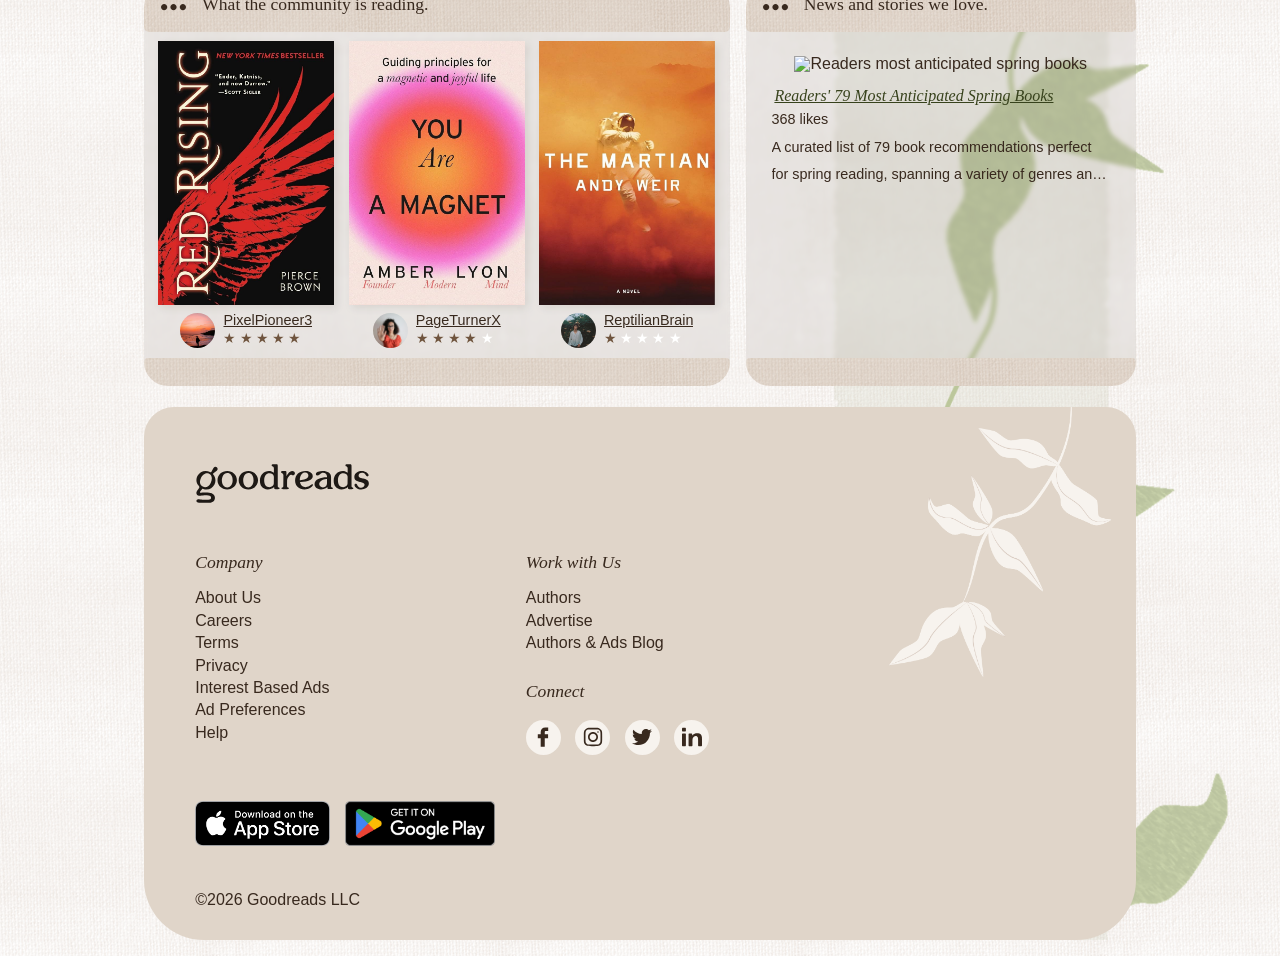
==== commit 29eadae5: "cleaning up html" ====
--- a/index.html
+++ b/index.html
@@ -8,18 +8,32 @@
       name="description"
       content="Find and read more books you'll love, and keep track of the books you want to read. Be part of the world's largest community of book lovers on Goodreads."
     />
-    <!-- FIXME cannonical link -->
     <!-- style sheets -->
     <link rel="stylesheet" href="https://use.typekit.net/nfh7kog.css" />
     <link rel="stylesheet" href="styles.css" />
     <!-- social media tags -->
   </head>
   <body>
-    <!-- FIXME skip links -->
-
     <div id="bg-img-wrap">
       <img id="bg-img" src="images/mobile-vine.png" alt="vine" />
     </div>
+
+    <svg style="display: none">
+      <symbol id="icon-dots" viewBox="0 0 16 16">
+        <path
+          d="M4 8C4 9.10457 3.10457 10 2 10C0.895431 10 0 9.10457 0 8C0 6.89543 0.895431 6 2 6C3.10457 6 4 6.89543 4 8Z"
+          fill="currentColor"
+        />
+        <path
+          d="M10 8C10 9.10457 9.10457 10 8 10C6.89543 10 6 9.10457 6 8C6 6.89543 6.89543 6 8 6C9.10457 6 10 6.89543 10 8Z"
+          fill="currentColor"
+        />
+        <path
+          d="M14 10C15.1046 10 16 9.10457 16 8C16 6.89543 15.1046 6 14 6C12.8954 6 12 6.89543 12 8C12 9.10457 12.8954 10 14 10Z"
+          fill="currentColor"
+        />
+      </symbol>
+    </svg>
     <header>
       <h1 class="hide">Goodreads</h1>
       <div class="arch nav">
@@ -126,14 +140,14 @@
     </header>
 
     <main>
-      <section id="hero">
+      <div id="hero">
         <div class="l">
           <p class="h"></p>
           <p class="sb"></p>
           <div class="btns"></div>
         </div>
         <div class="r"></div>
-      </section>
+      </div>
       <div id="modules">
         <section class="shelf l" id="prev-read">
           <div class="arch">
@@ -141,24 +155,7 @@
               href="#"
               class="see-more icon transp"
               aria-label="previously read books shelf"
-              ><svg
-                viewBox="0 0 16 16"
-                fill="none"
-                xmlns="http://www.w3.org/2000/svg"
-              >
-                <path
-                  d="M4 8C4 9.10457 3.10457 10 2 10C0.895431 10 0 9.10457 0 8C0 6.89543 0.895431 6 2 6C3.10457 6 4 6.89543 4 8Z"
-                  fill="currentColor"
-                />
-                <path
-                  d="M10 8C10 9.10457 9.10457 10 8 10C6.89543 10 6 9.10457 6 8C6 6.89543 6.89543 6 8 6C9.10457 6 10 6.89543 10 8Z"
-                  fill="currentColor"
-                />
-                <path
-                  d="M14 10C15.1046 10 16 9.10457 16 8C16 6.89543 15.1046 6 14 6C12.8954 6 12 6.89543 12 8C12 9.10457 12.8954 10 14 10Z"
-                  fill="currentColor"
-                />
-              </svg>
+              ><svg><use href="#icon-dots" /></svg>
             </a>
             <h2>Books you read in <span class="year">2026</span>.</h2>
           </div>
@@ -171,31 +168,14 @@
               class="see-more icon transp"
               href="#"
               aria-label="currently reading book shelf"
-              ><svg
-                viewBox="0 0 16 16"
-                fill="none"
-                xmlns="http://www.w3.org/2000/svg"
-              >
-                <path
-                  d="M4 8C4 9.10457 3.10457 10 2 10C0.895431 10 0 9.10457 0 8C0 6.89543 0.895431 6 2 6C3.10457 6 4 6.89543 4 8Z"
-                  fill="currentColor"
-                />
-                <path
-                  d="M10 8C10 9.10457 9.10457 10 8 10C6.89543 10 6 9.10457 6 8C6 6.89543 6.89543 6 8 6C9.10457 6 10 6.89543 10 8Z"
-                  fill="currentColor"
-                />
-                <path
-                  d="M14 10C15.1046 10 16 9.10457 16 8C16 6.89543 15.1046 6 14 6C12.8954 6 12 6.89543 12 8C12 9.10457 12.8954 10 14 10Z"
-                  fill="currentColor"
-                />
-              </svg>
+              ><svg><use href="#icon-dots" /></svg>
             </a>
             <h2>What are you reading<span class="overflow"> today</span>?</h2>
           </div>
           <div class="books"></div>
           <div class="border"></div>
         </section>
-        <section id="qt">
+        <div id="qt">
           <img class="q" src="images/l-q.svg" alt="" />
           <blockquote>
             A reader lives a thousand<br />
@@ -207,28 +187,11 @@
           </div>
           <img class="author" src="images/george.png" alt="" />
           <img class="q" src="images/r-q.svg" alt="" />
-        </section>
+        </div>
         <section class="shelf r" id="suggested">
           <div class="arch">
             <a class="see-more icon transp" href="#" aria-label=""
-              ><svg
-                viewBox="0 0 16 16"
-                fill="none"
-                xmlns="http://www.w3.org/2000/svg"
-              >
-                <path
-                  d="M4 8C4 9.10457 3.10457 10 2 10C0.895431 10 0 9.10457 0 8C0 6.89543 0.895431 6 2 6C3.10457 6 4 6.89543 4 8Z"
-                  fill="currentColor"
-                />
-                <path
-                  d="M10 8C10 9.10457 9.10457 10 8 10C6.89543 10 6 9.10457 6 8C6 6.89543 6.89543 6 8 6C9.10457 6 10 6.89543 10 8Z"
-                  fill="currentColor"
-                />
-                <path
-                  d="M14 10C15.1046 10 16 9.10457 16 8C16 6.89543 15.1046 6 14 6C12.8954 6 12 6.89543 12 8C12 9.10457 12.8954 10 14 10Z"
-                  fill="currentColor"
-                />
-              </svg>
+              ><svg><use href="#icon-dots" /></svg>
             </a>
             <h2>Because you liked <span class="similar-to"></span>.</h2>
           </div>
@@ -242,24 +205,7 @@
               class="see-more icon transp"
               aria-label="community reads"
             >
-              <svg
-                viewBox="0 0 16 16"
-                fill="none"
-                xmlns="http://www.w3.org/2000/svg"
-              >
-                <path
-                  d="M4 8C4 9.10457 3.10457 10 2 10C0.895431 10 0 9.10457 0 8C0 6.89543 0.895431 6 2 6C3.10457 6 4 6.89543 4 8Z"
-                  fill="currentColor"
-                />
-                <path
-                  d="M10 8C10 9.10457 9.10457 10 8 10C6.89543 10 6 9.10457 6 8C6 6.89543 6.89543 6 8 6C9.10457 6 10 6.89543 10 8Z"
-                  fill="currentColor"
-                />
-                <path
-                  d="M14 10C15.1046 10 16 9.10457 16 8C16 6.89543 15.1046 6 14 6C12.8954 6 12 6.89543 12 8C12 9.10457 12.8954 10 14 10Z"
-                  fill="currentColor"
-                />
-              </svg>
+              <svg><use href="#icon-dots" /></svg>
             </a>
             <h2>What the community is reading.</h2>
           </div>
@@ -273,24 +219,7 @@
               class="see-more icon transp"
               aria-label="news and stories"
             >
-              <svg
-                viewBox="0 0 16 16"
-                fill="none"
-                xmlns="http://www.w3.org/2000/svg"
-              >
-                <path
-                  d="M4 8C4 9.10457 3.10457 10 2 10C0.895431 10 0 9.10457 0 8C0 6.89543 0.895431 6 2 6C3.10457 6 4 6.89543 4 8Z"
-                  fill="currentColor"
-                />
-                <path
-                  d="M10 8C10 9.10457 9.10457 10 8 10C6.89543 10 6 9.10457 6 8C6 6.89543 6.89543 6 8 6C9.10457 6 10 6.89543 10 8Z"
-                  fill="currentColor"
-                />
-                <path
-                  d="M14 10C15.1046 10 16 9.10457 16 8C16 6.89543 15.1046 6 14 6C12.8954 6 12 6.89543 12 8C12 9.10457 12.8954 10 14 10Z"
-                  fill="currentColor"
-                />
-              </svg>
+              <svg><use href="#icon-dots" /></svg>
             </a>
             <h2>News and stories<span class="overflow"> we love</span>.</h2>
           </div>
@@ -312,7 +241,7 @@
 
       <img src="images/logo.svg" alt="goodreads logo" class="lg-logo" />
 
-      <div class="nav2 general">
+      <div class="general">
         <h3>Company</h3>
         <ul>
           <li>
@@ -338,7 +267,7 @@
           </li>
         </ul>
       </div>
-      <div class="nav2 business">
+      <div class="business">
         <h3>Work with Us</h3>
         <ul>
           <li>
@@ -352,7 +281,7 @@
           </li>
         </ul>
       </div>
-      <div class="nav2 socials">
+      <div class="socials">
         <h3>Connect</h3>
         <ul>
           <li>
--- a/styles.css
+++ b/styles.css
@@ -204,7 +204,7 @@
   font-size: var(--font-sm);
 }
 
-.nav2 li {
+footer li {
   font-size: 0.9rem;
 }
 
@@ -881,7 +881,7 @@
   margin-bottom: var(--module-spacing);
 }
 
-.nav2 li {
+footer li {
   font-size: 1rem;
   padding: 0.2em 0;
 }
@@ -1014,7 +1014,7 @@
   .sb,
   .btns,
   .news .description,
-  .nav2 li {
+  footer li {
     font-size: var(--font-md);
   }
 
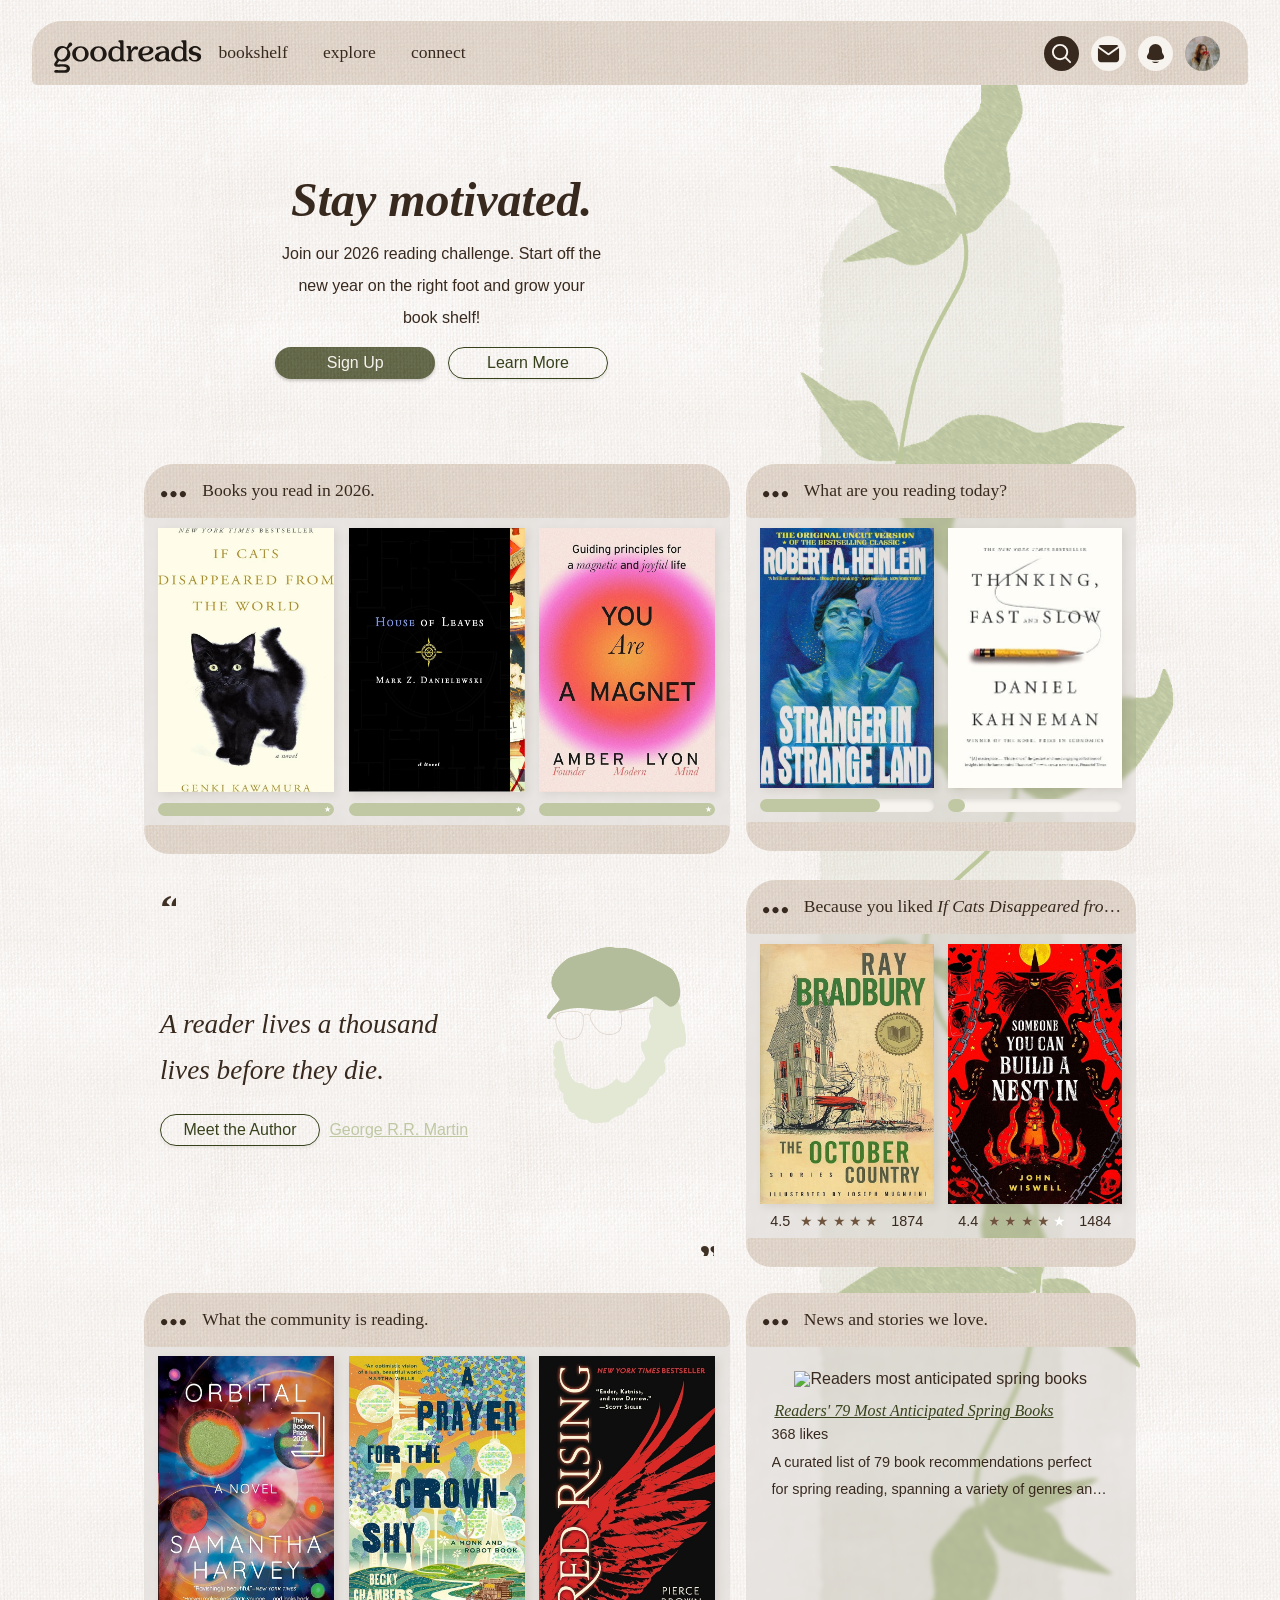
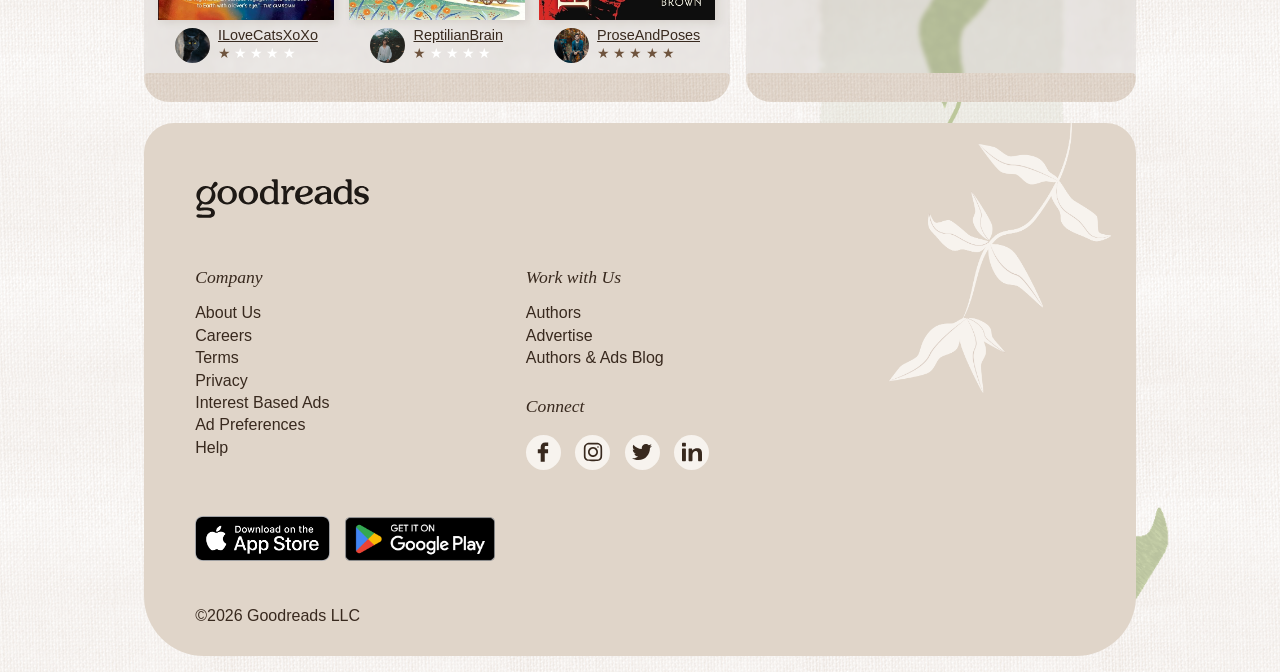
==== commit 380c5987: "profile link" ====
--- a/index.html
+++ b/index.html
@@ -130,9 +130,13 @@
               </button>
             </li>
             <li>
-              <button aria-label="my profile" class="icon profile">
+              <a
+                aria-label="my profile"
+                class="icon profile"
+                href="profilepage.html"
+              >
                 <img src="images/user.jpg" alt="user" />
-              </button>
+              </a>
             </li>
           </ul>
         </div>
--- a/styles.css
+++ b/styles.css
@@ -957,19 +957,22 @@
 }
 
 /* mobile footer */
+/* @media (max-width: 780px) {
+} */
+
 @media (max-width: 780px) {
   footer {
     grid-template-columns: 1fr 1fr;
-    column-gap: 10em;
-    padding: 1em;
-    justify-content: center;
+    column-gap: 1em;
+    padding: 1.5em;
+    justify-content: space-around;
     background-image: linear-gradient(#e0d5c943, #e0d5c943),
       url(images/w-vine.png);
   }
 
-  .general {
+  /* .general {
     justify-self: end;
-  }
+  } */
 
   footer > * {
     margin: 0;
@@ -1000,6 +1003,12 @@
     --font-md: 1.1rem;
     --font-lg: 1.2rem;
     --module-spacing: 1em;
+  }
+
+  img.q:first-of-type {
+    grid-row: 1/2;
+    grid-column: 1/2;
+    align-self: start;
   }
 
   span.rating-number,
@@ -1163,8 +1172,7 @@
     margin-bottom: 0.4em;
     text-align: center;
 
-    grid-row: 2/3;
-    grid-column: 2/3;
+    grid-column: 1/-1;
   }
 
   blockquote br {
@@ -1176,12 +1184,16 @@
     max-width: 1em;
   }
 
+  #qt .btns {
+    grid-column: 1/-1;
+  }
+
   img.author {
     transform: none;
     width: 30vw;
 
+    grid-column: 1/-1;
     grid-row: 1/2;
-    grid-column: 2/3;
     justify-self: center;
   }
 
